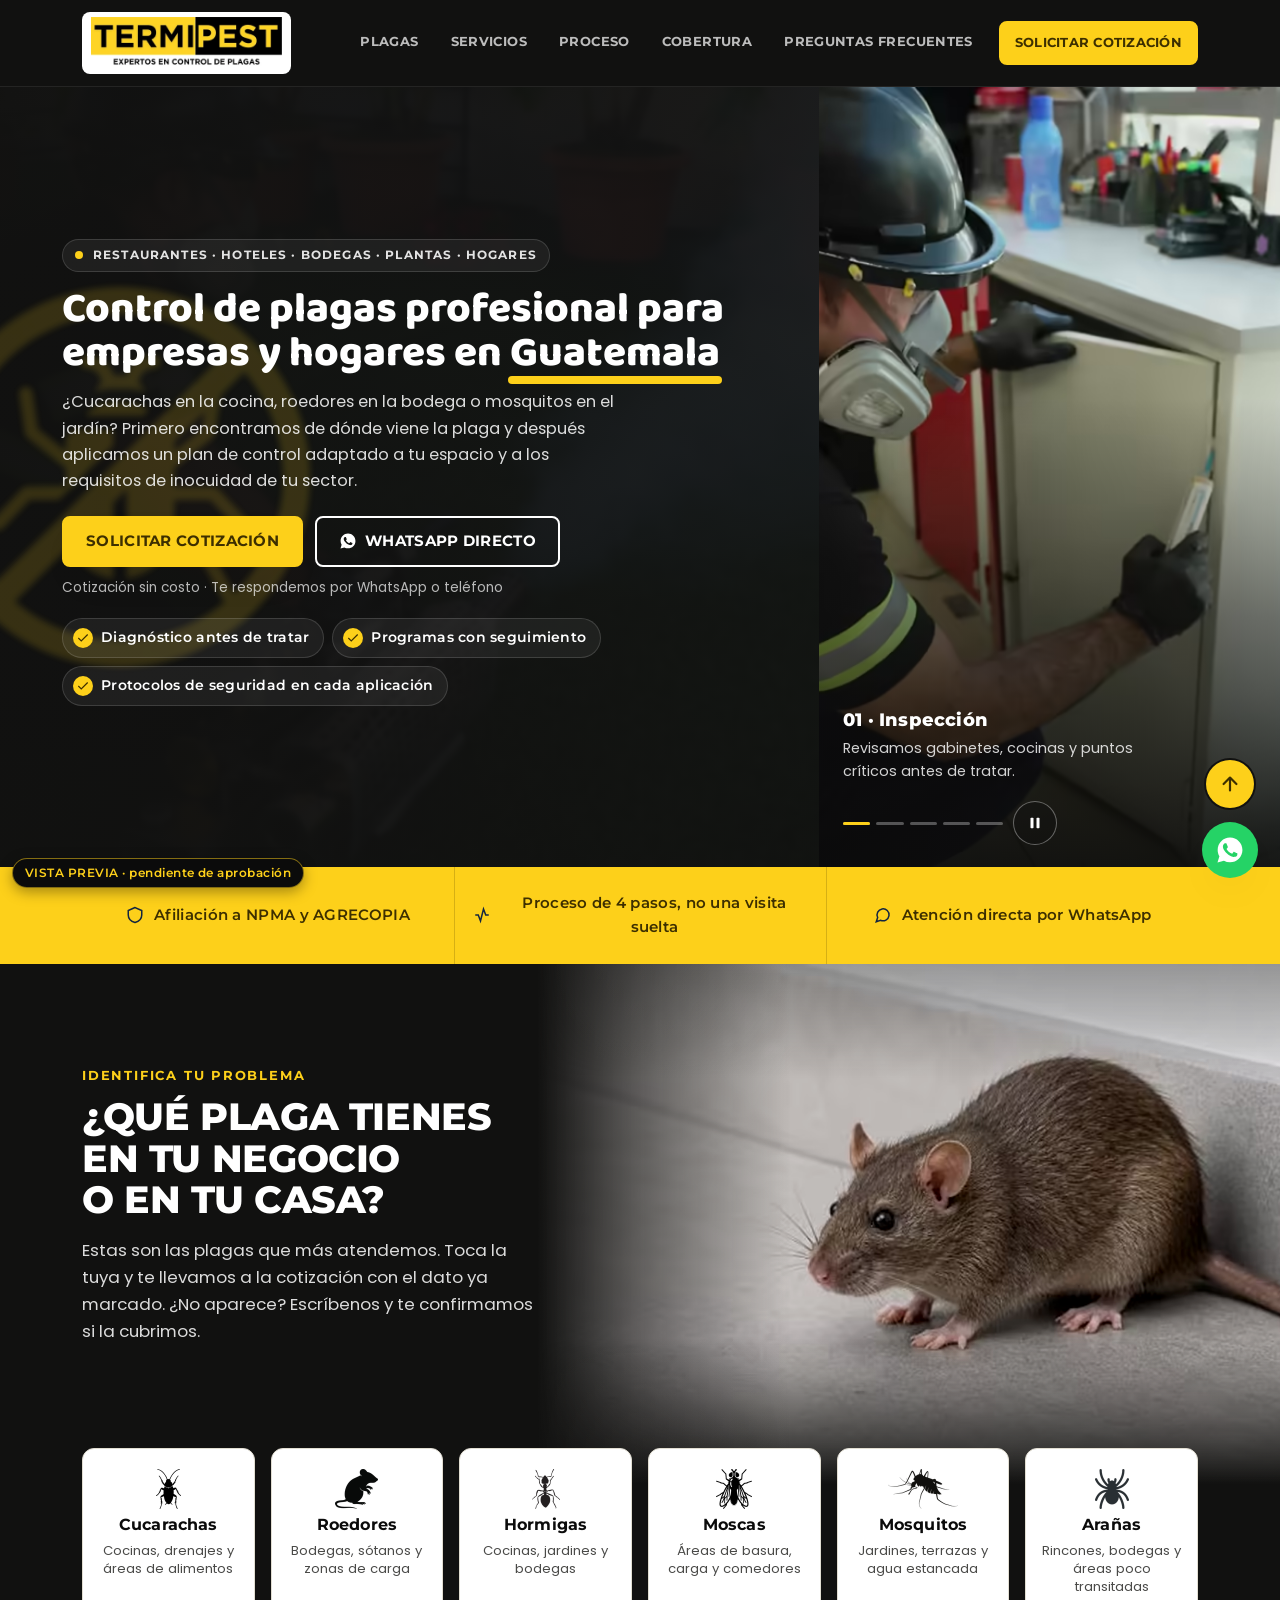
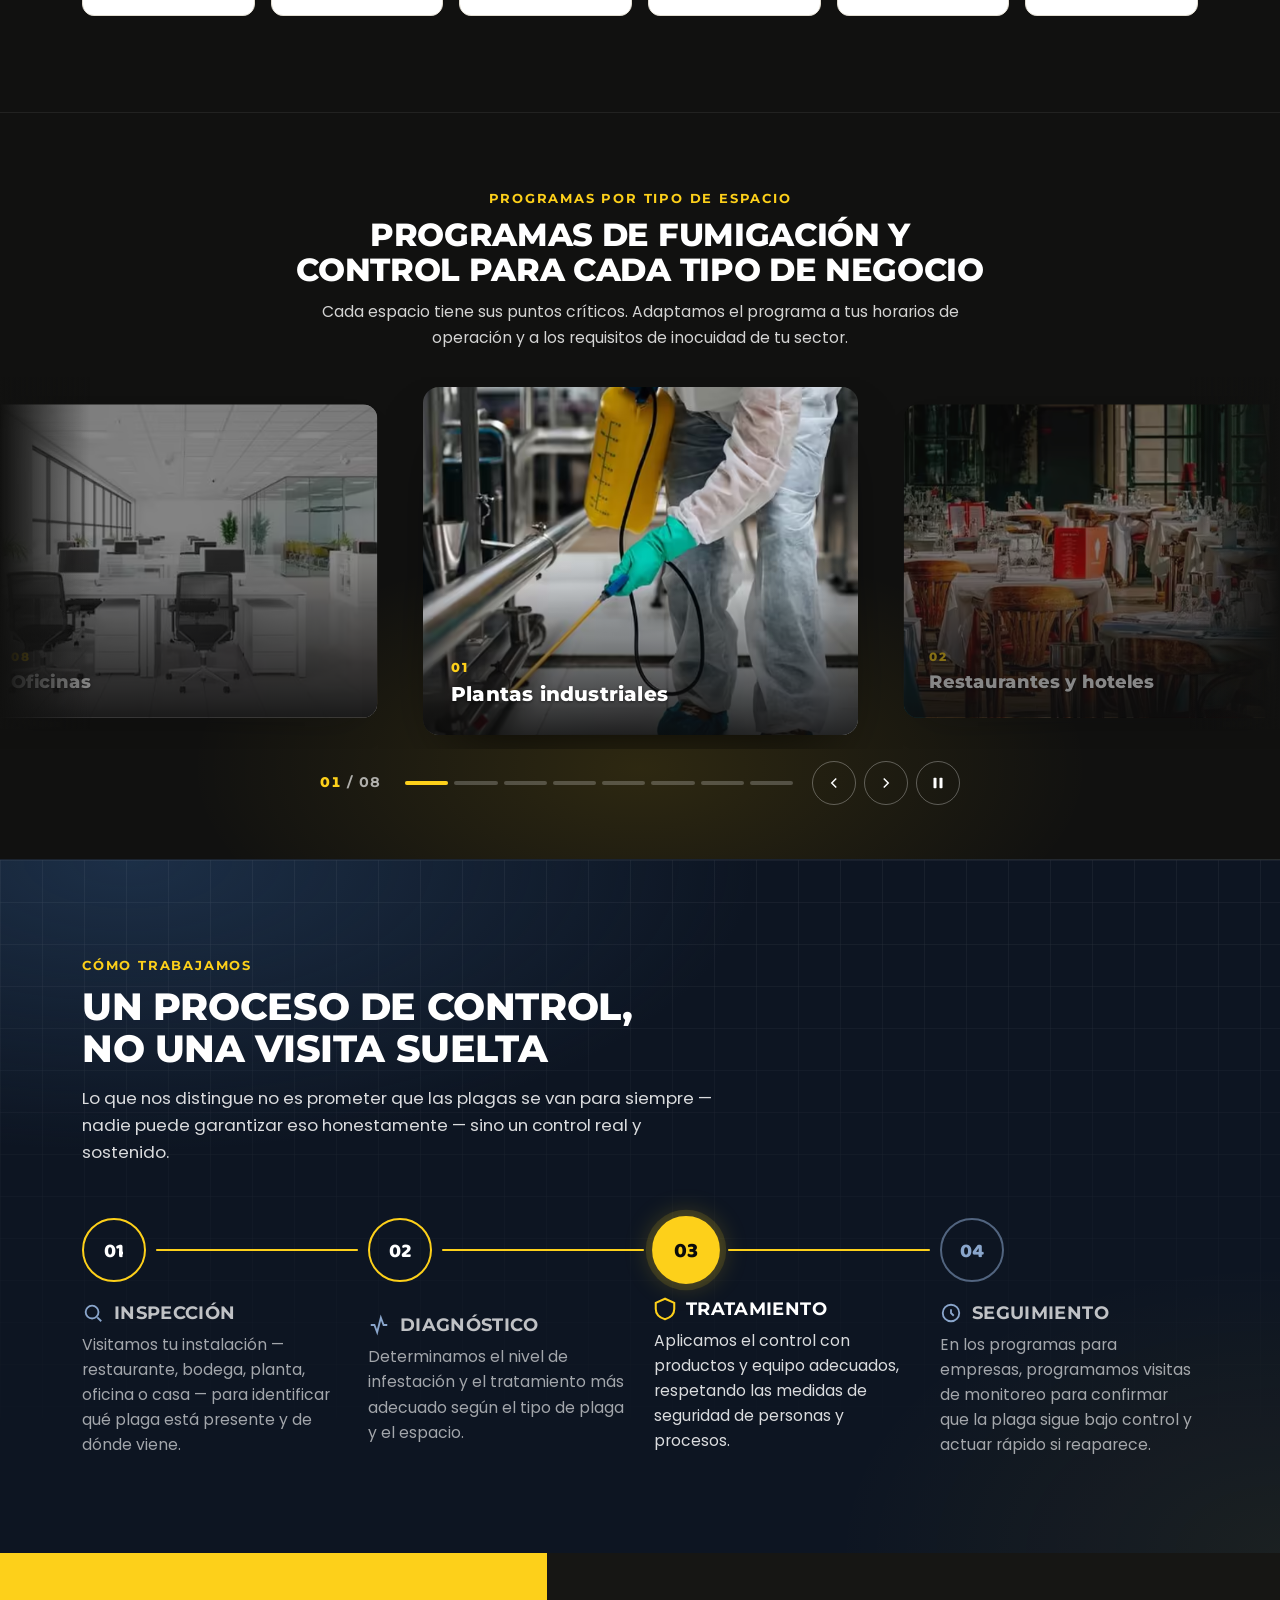
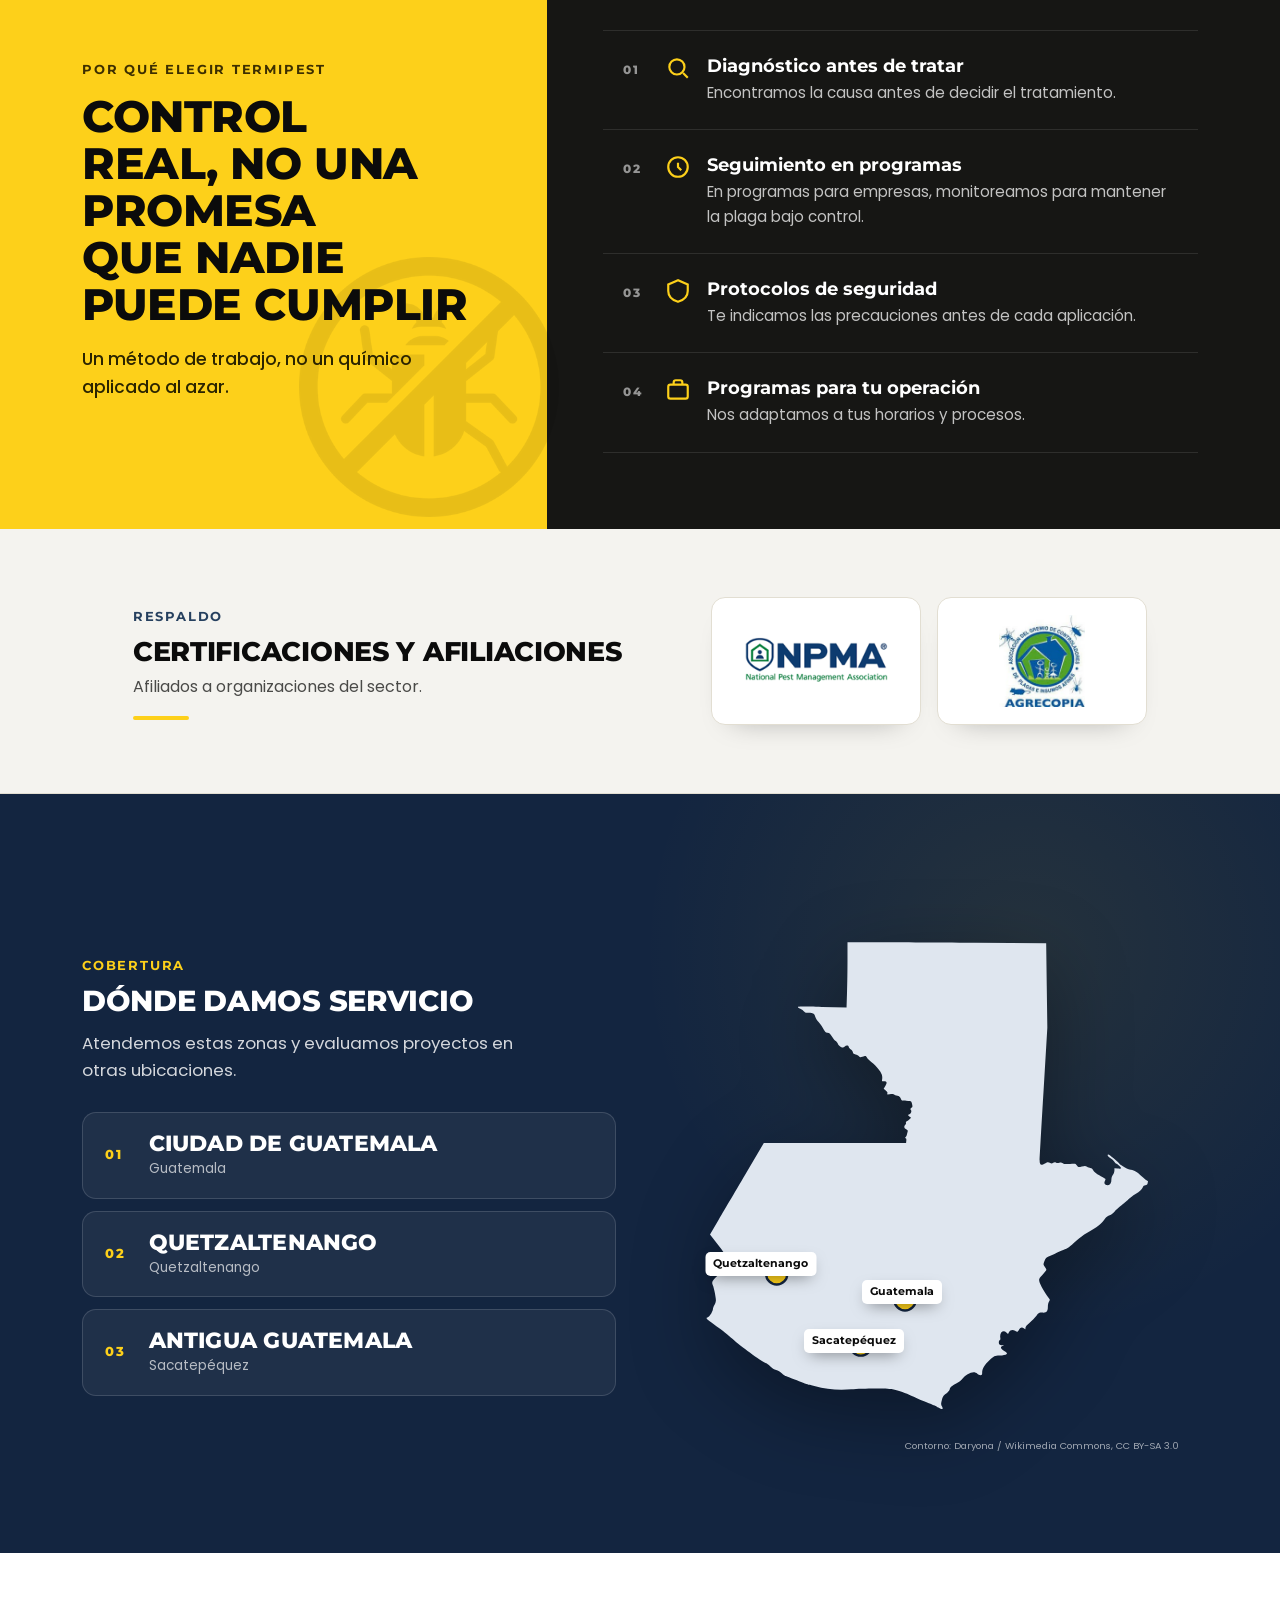
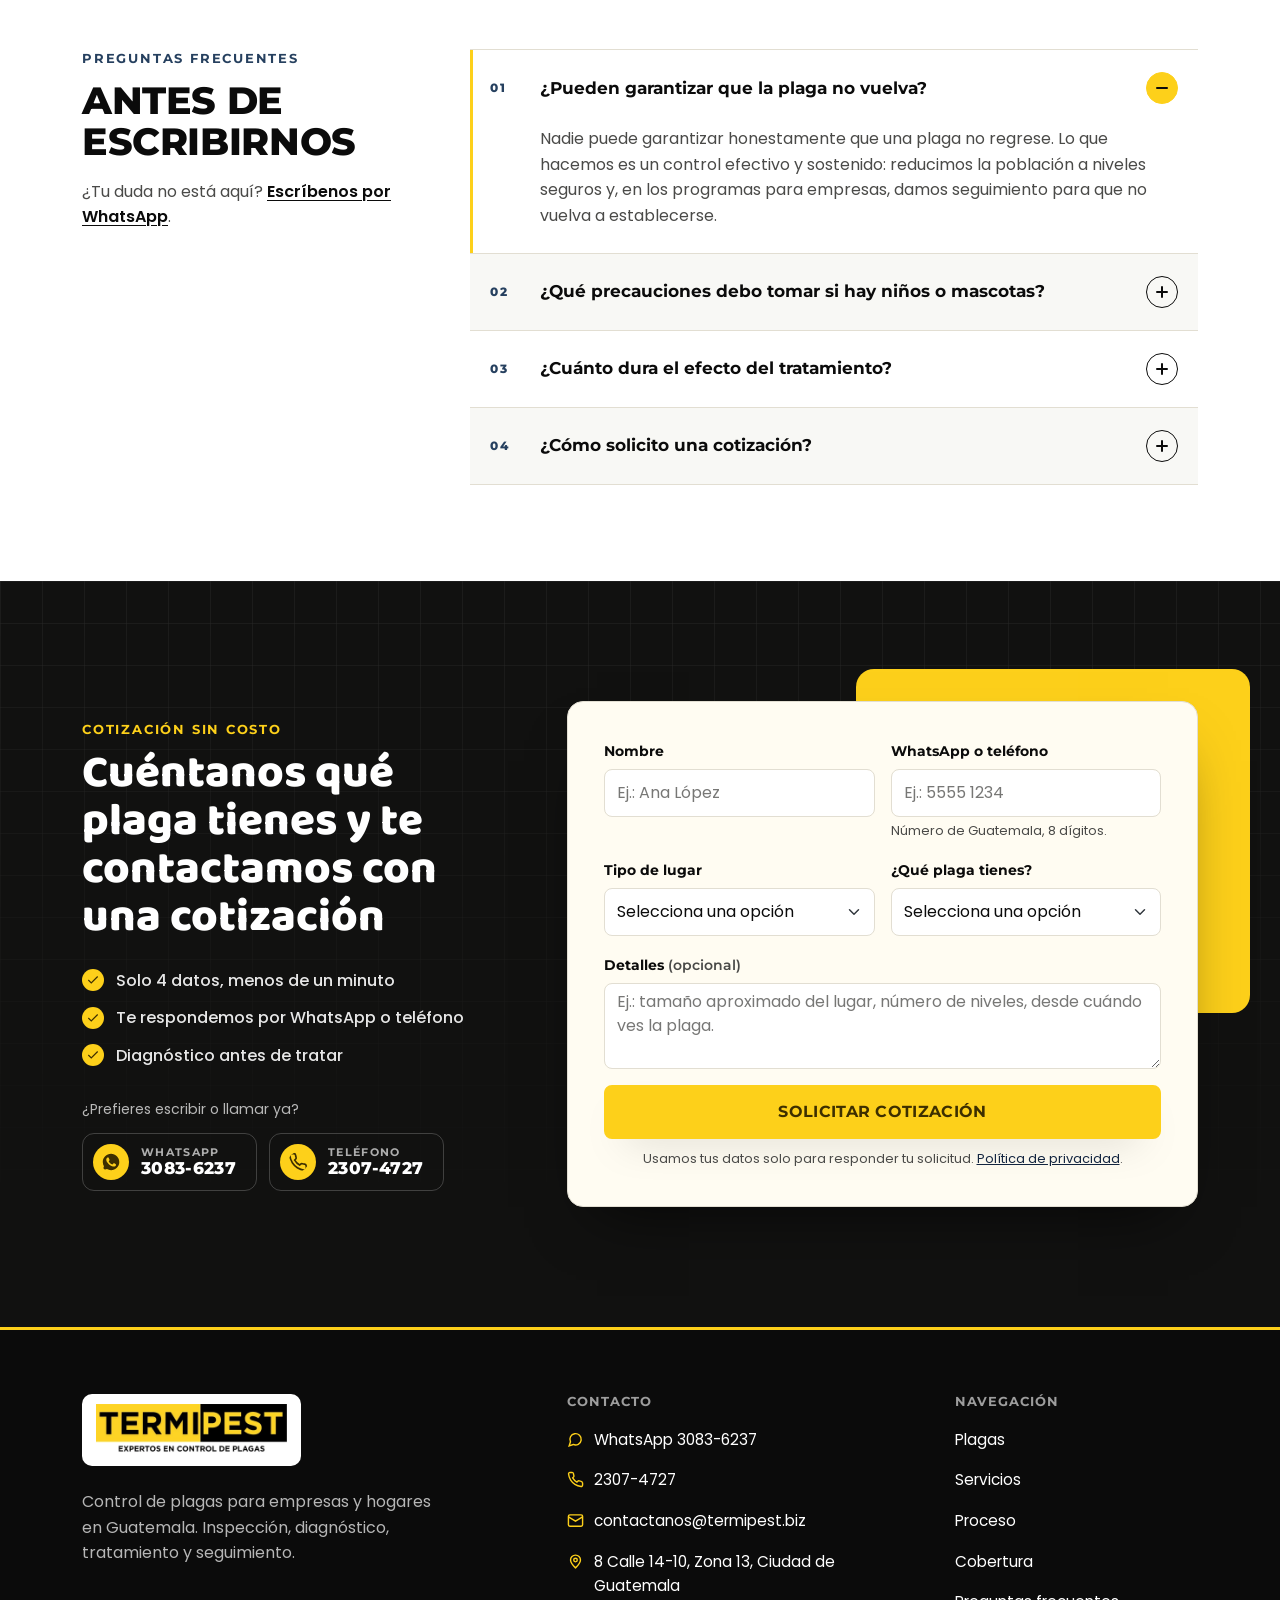
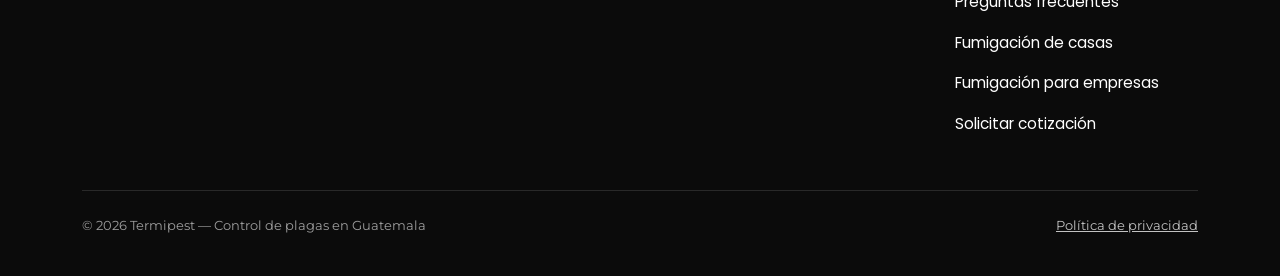
==== index.html @ 389129e6 "Vista previa del sitio nuevo de Termipest Co-Authored-By: Claude Opus 5.5 <noreply@anthropic.com>" ====
<!doctype html>
<html lang="es">
<head>
  <meta charset="utf-8">
  <meta name="viewport" content="width=device-width, initial-scale=1">

  <title>Control de plagas y fumigación en Guatemala | Termipest</title>
  <meta name="description" content="Control profesional de cucarachas, roedores, mosquitos y más para empresas y hogares en Guatemala. Diagnóstico antes de tratar. Cotización sin costo.">
  <!-- En un entorno de pruebas/staging público cambiar a "noindex, nofollow" para no duplicar el sitio actual. -->
  <meta name="robots" content="noindex, nofollow">
  <!-- Dominio final: www.termipestlatam.com (el host que Google ya tiene indexado). Si cambia, actualizar canonical, og:url, JSON-LD, robots.txt y sitemap.xml. -->
  <link rel="canonical" href="https://www.termipestlatam.com/">
  <meta name="theme-color" content="#111110">

  <!-- Open Graph / redes sociales -->
  <meta property="og:type" content="website">
  <meta property="og:locale" content="es_GT">
  <meta property="og:site_name" content="Termipest">
  <meta property="og:title" content="Control de plagas y fumigación en Guatemala | Termipest">
  <meta property="og:description" content="Control profesional de plagas para empresas y hogares en Guatemala. Inspección, diagnóstico, tratamiento y seguimiento.">
  <meta property="og:url" content="https://www.termipestlatam.com/">
  <meta property="og:image" content="https://www.termipestlatam.com/assets/images/og-termipest.jpg">
  <meta property="og:image:width" content="1200">
  <meta property="og:image:height" content="630">
  <meta property="og:image:alt" content="Técnico de Termipest aplicando nebulización en un jardín">
  <meta name="twitter:card" content="summary_large_image">
  <meta name="twitter:title" content="Control de plagas y fumigación en Guatemala | Termipest">
  <meta name="twitter:description" content="Control profesional de plagas para empresas y hogares en Guatemala.">
  <meta name="twitter:image" content="https://www.termipestlatam.com/assets/images/og-termipest.jpg">

  <!-- Favicon provisional: T negra sobre amarillo de marca (assets/icons). Reemplazar si Termipest tiene un isotipo oficial. -->
  <link rel="icon" href="assets/icons/favicon.svg" type="image/svg+xml">
  <link rel="icon" href="assets/icons/favicon-32.png" sizes="32x32" type="image/png">
  <link rel="apple-touch-icon" href="assets/icons/apple-touch-icon.png">

  <!-- Marca "js" antes del primer pintado para que las animaciones de entrada no parpadeen.
       Si se activa CSP, permitir este script por hash (ver docs/SEGURIDAD-Y-DESPLIEGUE.md). -->
  <script>document.documentElement.classList.add('js');</script>

  <link rel="preconnect" href="https://fonts.googleapis.com">
  <link rel="preconnect" href="https://fonts.gstatic.com" crossorigin>

  <link rel="stylesheet" href="assets/vendor/bootstrap-5.3.3/bootstrap.min.css">
  <link rel="stylesheet" href="https://fonts.googleapis.com/css2?family=Baloo+2:wght@800&family=Montserrat:wght@600;700;800&family=Poppins:wght@400;600&display=swap">
  <link rel="stylesheet" href="assets/css/styles.css">

  <!-- Datos estructurados: solo información que ya existe en el sitio.
       TODO: agregar cuando se confirmen: "geo" (coordenadas), "openingHoursSpecification",
       "sameAs" (Facebook, Instagram, LinkedIn, Google Business Profile) y "priceRange". -->
  <script type="application/ld+json">
  {
    "@context": "https://schema.org",
    "@graph": [
      {
        "@type": "LocalBusiness",
        "@id": "https://www.termipestlatam.com/#negocio",
        "name": "Termipest",
        "description": "Control de plagas para empresas y hogares en Guatemala: inspección, diagnóstico, tratamiento y seguimiento.",
        "url": "https://www.termipestlatam.com/",
        "logo": "https://www.termipestlatam.com/assets/images/logo-termipest-440.png",
        "image": "https://www.termipestlatam.com/assets/images/og-termipest.jpg",
        "telephone": "+502 3083-6237",
        "email": "contactanos@termipest.biz",
        "contactPoint": [
          { "@type": "ContactPoint", "contactType": "customer service", "telephone": "+502 3083-6237", "areaServed": "GT", "availableLanguage": "es", "description": "WhatsApp" },
          { "@type": "ContactPoint", "contactType": "customer service", "telephone": "+502 2307-4727", "areaServed": "GT", "availableLanguage": "es" }
        ],
        "hasOfferCatalog": {
          "@type": "OfferCatalog",
          "name": "Programas de fumigación y control de plagas",
          "itemListElement": [
            { "@type": "Offer", "itemOffered": { "@type": "Service", "name": "Control de plagas para plantas industriales" } },
            { "@type": "Offer", "itemOffered": { "@type": "Service", "name": "Control de plagas para restaurantes y hoteles" } },
            { "@type": "Offer", "itemOffered": { "@type": "Service", "name": "Control de plagas para bodegas" } },
            { "@type": "Offer", "itemOffered": { "@type": "Service", "name": "Control de plagas para centros comerciales" } },
            { "@type": "Offer", "itemOffered": { "@type": "Service", "name": "Control de plagas para torres de apartamentos" } },
            { "@type": "Offer", "itemOffered": { "@type": "Service", "name": "Control de plagas para residenciales y colonias" } },
            { "@type": "Offer", "itemOffered": { "@type": "Service", "name": "Control de plagas para hospitales y clínicas" } },
            { "@type": "Offer", "itemOffered": { "@type": "Service", "name": "Control de plagas para oficinas" } }
          ]
        },
        "knowsAbout": ["Cucarachas", "Roedores", "Hormigas", "Moscas", "Mosquitos", "Arañas"],
        "address": {
          "@type": "PostalAddress",
          "streetAddress": "8 Calle 14-10, Zona 13",
          "addressLocality": "Ciudad de Guatemala",
          "addressCountry": "GT"
        },
        "areaServed": [
          { "@type": "City", "name": "Ciudad de Guatemala" },
          { "@type": "City", "name": "Quetzaltenango" },
          { "@type": "City", "name": "Antigua Guatemala" }
        ],
        "memberOf": [
          { "@type": "Organization", "name": "NPMA — National Pest Management Association" },
          { "@type": "Organization", "name": "AGRECOPIA — Asociación del Gremio de Controladores de Plagas e Insumos Afines" }
        ]
      },
      {
        "@type": "WebSite",
        "@id": "https://www.termipestlatam.com/#sitio",
        "url": "https://www.termipestlatam.com/",
        "name": "Termipest",
        "inLanguage": "es",
        "publisher": { "@id": "https://www.termipestlatam.com/#negocio" }
      },
      {
        "@type": "FAQPage",
        "mainEntity": [
          {
            "@type": "Question",
            "name": "¿Pueden garantizar que la plaga no vuelva?",
            "acceptedAnswer": { "@type": "Answer", "text": "Nadie puede garantizar honestamente que una plaga no regrese. Lo que hacemos es un control efectivo y sostenido: reducimos la población a niveles seguros y, en los programas para empresas, damos seguimiento para que no vuelva a establecerse." }
          },
          {
            "@type": "Question",
            "name": "¿Qué precauciones debo tomar si hay niños o mascotas?",
            "acceptedAnswer": { "@type": "Answer", "text": "Aplicamos con protocolos pensados para minimizar el contacto con personas y mascotas. Al coordinar la visita te indicamos las precauciones según el tratamiento, por ejemplo cuánto tiempo deben estar fuera las mascotas. Si en el lugar hay acuarios o alguien sensible a productos químicos, cuéntanos antes de la visita." }
          },
          {
            "@type": "Question",
            "name": "¿Cuánto dura el efecto del tratamiento?",
            "acceptedAnswer": { "@type": "Answer", "text": "Depende del tipo de plaga y del nivel de infestación inicial. Por eso, en los programas para empresas, el seguimiento es parte del servicio y no un extra." }
          },
          {
            "@type": "Question",
            "name": "¿Cómo solicito una cotización?",
            "acceptedAnswer": { "@type": "Answer", "text": "Llena el formulario de esta página con tu nombre, tu número y el tipo de plaga, y te contactamos para cotizar sin costo. También puedes escribirnos por WhatsApp al 3083-6237 o llamarnos al 2307-4727." }
          }
        ]
      }
    ]
  }
  </script>
</head>
<body>

<!-- Íconos reutilizables (se usan con <svg><use href="#id"></use></svg>) -->
<svg xmlns="http://www.w3.org/2000/svg" class="d-none" aria-hidden="true">
  <symbol id="i-wa" viewBox="0 0 24 24"><path fill="currentColor" d="M12.04 2C6.58 2 2.13 6.45 2.13 11.91c0 1.85.5 3.58 1.4 5.1L2 22l5.13-1.5a9.9 9.9 0 0 0 4.9 1.3h.01c5.46 0 9.91-4.45 9.91-9.9C21.95 6.45 17.5 2 12.04 2Zm5.8 14.1c-.24.68-1.4 1.3-1.94 1.38-.5.08-1.12.11-1.8-.12-.42-.14-.95-.31-1.65-.6-2.9-1.25-4.8-4.17-4.94-4.36-.14-.2-1.18-1.57-1.18-3 0-1.42.75-2.12 1.02-2.41.27-.3.58-.37.78-.37h.55c.18 0 .42-.07.65.5.24.6.82 2.06.89 2.2.07.15.12.32.02.52-.1.2-.15.32-.3.5-.14.17-.3.38-.43.5-.14.14-.29.29-.13.57.17.28.75 1.24 1.61 2 1.11.99 2.04 1.3 2.32 1.44.28.14.44.12.6-.07.17-.2.72-.84.91-1.13.19-.28.38-.23.63-.14.26.1 1.64.77 1.92.91.28.14.47.21.54.33.07.12.07.68-.17 1.35Z"/></symbol>
  <symbol id="i-check" viewBox="0 0 24 24"><path fill="none" stroke="currentColor" stroke-width="2" d="M20 6 9 17l-5-5"/></symbol>
  <symbol id="i-shield" viewBox="0 0 24 24"><path fill="none" stroke="currentColor" stroke-width="2" d="M12 2 3 6v6c0 5 4 8.5 9 10 5-1.5 9-5 9-10V6l-9-4Z"/></symbol>
  <symbol id="i-steps" viewBox="0 0 24 24"><path fill="none" stroke="currentColor" stroke-width="2" d="M3 12h4l3 8 4-16 3 8h4"/></symbol>
  <symbol id="i-chat" viewBox="0 0 24 24"><path fill="none" stroke="currentColor" stroke-width="2" d="M3 21l1.9-5.7A8 8 0 1 1 8.7 19L3 21Z"/></symbol>
  <symbol id="i-clock" viewBox="0 0 24 24"><g fill="none" stroke="currentColor" stroke-width="2"><path d="M12 8v4l3 3"/><circle cx="12" cy="12" r="9"/></g></symbol>
  <symbol id="i-search" viewBox="0 0 24 24"><g fill="none" stroke="currentColor" stroke-width="2"><circle cx="11" cy="11" r="7"/><path d="m21 21-4.3-4.3"/></g></symbol>
  <symbol id="i-briefcase" viewBox="0 0 24 24"><g fill="none" stroke="currentColor" stroke-width="2"><rect x="3" y="7" width="18" height="13" rx="2"/><path d="M8 7V5a2 2 0 0 1 2-2h4a2 2 0 0 1 2 2v2"/></g></symbol>
  <symbol id="i-pin" viewBox="0 0 24 24"><g fill="none" stroke="currentColor" stroke-width="2"><path d="M12 21s-7-6.5-7-11a7 7 0 0 1 14 0c0 4.5-7 11-7 11Z"/><circle cx="12" cy="10" r="2.5"/></g></symbol>
  <symbol id="i-phone" viewBox="0 0 24 24"><path fill="none" stroke="currentColor" stroke-width="2" d="M22 16.9v3a2 2 0 0 1-2.2 2 19.8 19.8 0 0 1-8.6-3 19.5 19.5 0 0 1-6-6 19.8 19.8 0 0 1-3-8.7A2 2 0 0 1 4.1 2h3a2 2 0 0 1 2 1.7c.1.9.3 1.8.6 2.7a2 2 0 0 1-.5 2.1L8 9.7a16 16 0 0 0 6 6l1.2-1.2a2 2 0 0 1 2.1-.5c.9.3 1.8.5 2.7.6a2 2 0 0 1 1.7 2Z"/></symbol>
  <symbol id="i-mail" viewBox="0 0 24 24"><g fill="none" stroke="currentColor" stroke-width="2"><rect x="2" y="4" width="20" height="16" rx="2"/><path d="m2 7 10 6 10-6"/></g></symbol>
  <symbol id="i-arrow" viewBox="0 0 24 24"><path fill="none" stroke="currentColor" stroke-width="2.2" d="M5 12h14M13 6l6 6-6 6"/></symbol>
  <symbol id="i-chev-l" viewBox="0 0 24 24"><path fill="none" stroke="currentColor" stroke-width="2" d="m15 18-6-6 6-6"/></symbol>
  <symbol id="i-chev-r" viewBox="0 0 24 24"><path fill="none" stroke="currentColor" stroke-width="2" d="m9 18 6-6-6-6"/></symbol>
  <symbol id="i-pause" viewBox="0 0 24 24"><g fill="currentColor"><rect x="6" y="5" width="4" height="14" rx="1"/><rect x="14" y="5" width="4" height="14" rx="1"/></g></symbol>
  <symbol id="i-play" viewBox="0 0 24 24"><path fill="currentColor" d="M8 5.5v13a1 1 0 0 0 1.5.86l10.5-6.5a1 1 0 0 0 0-1.72L9.5 4.64A1 1 0 0 0 8 5.5Z"/></symbol>
  <symbol id="i-up" viewBox="0 0 24 24"><path fill="none" stroke="currentColor" stroke-width="2.4" stroke-linecap="round" stroke-linejoin="round" d="M12 19V5M5 12l7-7 7 7"/></symbol>
  <symbol id="i-menu" viewBox="0 0 24 24"><path fill="none" stroke="currentColor" stroke-width="2.2" stroke-linecap="round" d="M4 7h16M4 12h16M4 17h16"/></symbol>
</svg>

<a class="skip-link" href="#contenido">Saltar al contenido</a>

<!-- ============ HEADER ============ -->
<header class="site-header">
  <nav class="navbar navbar-expand-lg" aria-label="Navegación principal">
    <div class="container">
      <a class="navbar-brand" href="#inicio">
        <picture>
          <source type="image/webp" srcset="assets/images/logo-termipest-440.webp">
          <img src="assets/images/logo-termipest-440.png" width="440" height="120" alt="Termipest — Expertos en control de plagas" class="brand-logo">
        </picture>
      </a>

      <button class="navbar-toggler menu-toggle" type="button" data-bs-toggle="offcanvas" data-bs-target="#menuPrincipal"
              aria-controls="menuPrincipal" aria-label="Abrir menú">
        <svg aria-hidden="true"><use href="#i-menu"></use></svg>
      </button>

      <div class="offcanvas offcanvas-end site-menu" tabindex="-1" id="menuPrincipal" aria-labelledby="menuPrincipalTitulo">
        <div class="offcanvas-header">
          <p class="offcanvas-title" id="menuPrincipalTitulo">Menú</p>
          <button type="button" class="btn-close" data-bs-dismiss="offcanvas" aria-label="Cerrar menú"></button>
        </div>
        <div class="offcanvas-body">
          <ul class="navbar-nav ms-lg-auto">
            <li class="nav-item"><a class="nav-link" href="#plagas">Plagas</a></li>
            <li class="nav-item"><a class="nav-link" href="#servicios">Servicios</a></li>
            <li class="nav-item"><a class="nav-link" href="#proceso">Proceso</a></li>
            <li class="nav-item"><a class="nav-link" href="#cobertura">Cobertura</a></li>
            <li class="nav-item"><a class="nav-link" href="#preguntas">Preguntas frecuentes</a></li>
          </ul>
          <a class="btn btn-primary nav-cta" href="#cotizacion" data-track="click_quote" data-track-location="header">Solicitar cotización</a>
          <div class="menu-contact d-lg-none">
            <a href="https://wa.me/50230836237?text=Hola%20Termipest%2C%20quisiera%20solicitar%20informaci%C3%B3n%20sobre%20control%20de%20plagas." target="_blank" rel="noopener noreferrer" data-track="click_whatsapp" data-track-location="menu">
              <svg aria-hidden="true"><use href="#i-wa"></use></svg>WhatsApp 3083-6237
            </a>
            <a href="tel:+50223074727" data-track="click_phone" data-track-location="menu">
              <svg aria-hidden="true"><use href="#i-phone"></use></svg>Llamar al 2307-4727
            </a>
          </div>
        </div>
      </div>
    </div>
  </nav>
</header>

<main id="contenido">

  <!-- ============ 01 · HERO ============ -->
  <section class="hero" id="inicio" aria-labelledby="hero-titulo">
    <div class="hero-bg" aria-hidden="true">
      <picture>
        <source type="image/avif" srcset="assets/images/hero-fondo-1000.avif">
        <source type="image/webp" srcset="assets/images/hero-fondo-1000.webp">
        <img src="assets/images/hero-fondo-1000.jpg" width="1000" height="1000" alt="" fetchpriority="low" decoding="async">
      </picture>
    </div>

    <div class="hero-text-col">
      <picture class="hero-seal" aria-hidden="true">
        <source type="image/webp" srcset="assets/images/sello-sin-plagas-400.webp">
        <img src="assets/images/sello-sin-plagas-400.png" width="400" height="400" alt="" fetchpriority="low" decoding="async">
      </picture>

      <p class="eyebrow hero-kicker h-anim"><span class="hero-kicker-dot" aria-hidden="true"></span>Restaurantes · hoteles · bodegas · plantas · hogares</p>
      <h1 id="hero-titulo" class="h-anim h-anim-1">Control de plagas profesional para empresas y hogares en <span class="hero-mark">Guatemala</span></h1>
      <p class="lede h-anim h-anim-2">¿Cucarachas en la cocina, roedores en la bodega o mosquitos en el jardín? Primero encontramos de dónde viene la plaga y después aplicamos un plan de control adaptado a tu espacio y a los requisitos de inocuidad de tu sector.</p>

      <div class="hero-cta h-anim h-anim-3">
        <a class="btn btn-primary btn-lg-cta" href="#cotizacion" data-track="click_quote" data-track-location="hero">Solicitar cotización</a>
        <a class="btn btn-ghost" href="https://wa.me/50230836237?text=Hola%20Termipest%2C%20quisiera%20solicitar%20informaci%C3%B3n%20sobre%20control%20de%20plagas." target="_blank" rel="noopener noreferrer" data-track="click_whatsapp" data-track-location="hero">
          <svg aria-hidden="true"><use href="#i-wa"></use></svg>WhatsApp directo
        </a>
      </div>
      <p class="hero-note h-anim h-anim-3">Cotización sin costo · Te respondemos por WhatsApp o teléfono</p>

      <ul class="hero-badges h-anim h-anim-4">
        <li class="hero-badge"><svg aria-hidden="true"><use href="#i-check"></use></svg>Diagnóstico antes de tratar</li>
        <li class="hero-badge"><svg aria-hidden="true"><use href="#i-check"></use></svg>Programas con seguimiento</li>
        <li class="hero-badge"><svg aria-hidden="true"><use href="#i-check"></use></svg>Protocolos de seguridad en cada aplicación</li>
      </ul>
    </div>

    <!-- Carrusel de fotos: Bootstrap Carousel (fade) con estilo propio -->
    <div id="heroCarousel" class="carousel slide carousel-fade hero-media" role="region"
         aria-roledescription="carrusel" aria-label="Fotos de nuestro equipo en servicio">
      <div class="carousel-inner" aria-live="off">
        <div class="carousel-item active" role="group" aria-roledescription="diapositiva" aria-label="1 de 5">
          <picture>
            <source type="image/avif" sizes="(min-width: 992px) 36vw, 100vw" srcset="assets/images/hero-inspeccion-480.avif 480w, assets/images/hero-inspeccion-800.avif 800w">
            <source type="image/webp" sizes="(min-width: 992px) 36vw, 100vw" srcset="assets/images/hero-inspeccion-480.webp 480w, assets/images/hero-inspeccion-800.webp 800w">
            <img src="assets/images/hero-inspeccion-800.jpg" sizes="(min-width: 992px) 36vw, 100vw" srcset="assets/images/hero-inspeccion-480.jpg 480w, assets/images/hero-inspeccion-800.jpg 800w"
                 width="800" height="1197" fetchpriority="high" alt="Técnico de Termipest inspeccionando el interior de un gabinete con linterna">
          </picture>
          <div class="hero-caption">
            <p class="cap-step">01 · Inspección</p>
            <p class="cap-text">Revisamos gabinetes, cocinas y puntos críticos antes de tratar.</p>
          </div>
        </div>
        <div class="carousel-item" role="group" aria-roledescription="diapositiva" aria-label="2 de 5">
          <picture>
            <source type="image/avif" sizes="(min-width: 992px) 36vw, 100vw" srcset="assets/images/hero-aplicacion-480.avif 480w, assets/images/hero-aplicacion-800.avif 800w">
            <source type="image/webp" sizes="(min-width: 992px) 36vw, 100vw" srcset="assets/images/hero-aplicacion-480.webp 480w, assets/images/hero-aplicacion-800.webp 800w">
            <img src="assets/images/hero-aplicacion-800.jpg" sizes="(min-width: 992px) 36vw, 100vw" srcset="assets/images/hero-aplicacion-480.jpg 480w, assets/images/hero-aplicacion-800.jpg 800w"
                 width="800" height="1197" fetchpriority="low" decoding="async" alt="Técnico de Termipest aplicando tratamiento a lo largo de un pasillo de oficinas">
          </picture>
          <div class="hero-caption">
            <p class="cap-step">02 · Aplicación dirigida</p>
            <p class="cap-text">Tratamiento en zócalos, pasillos y oficinas sin detener tu operación.</p>
          </div>
        </div>
        <div class="carousel-item" role="group" aria-roledescription="diapositiva" aria-label="3 de 5">
          <picture>
            <source type="image/avif" sizes="(min-width: 992px) 36vw, 100vw" srcset="assets/images/hero-nebulizacion-480.avif 480w, assets/images/hero-nebulizacion-900.avif 900w">
            <source type="image/webp" sizes="(min-width: 992px) 36vw, 100vw" srcset="assets/images/hero-nebulizacion-480.webp 480w, assets/images/hero-nebulizacion-900.webp 900w">
            <img src="assets/images/hero-nebulizacion-900.jpg" sizes="(min-width: 992px) 36vw, 100vw" srcset="assets/images/hero-nebulizacion-480.jpg 480w, assets/images/hero-nebulizacion-900.jpg 900w"
                 width="900" height="900" fetchpriority="low" decoding="async" class="obj-nebulizacion" alt="Técnico de Termipest nebulizando un jardín con equipo termonebulizador">
          </picture>
          <div class="hero-caption">
            <p class="cap-step">03 · Nebulización</p>
            <p class="cap-text">Niebla fina que alcanza follaje y rincones donde se refugian mosquitos y plagas voladoras.</p>
          </div>
        </div>
        <div class="carousel-item" role="group" aria-roledescription="diapositiva" aria-label="4 de 5">
          <picture>
            <source type="image/avif" sizes="(min-width: 992px) 36vw, 100vw" srcset="assets/images/hero-sanitizacion-480.avif 480w, assets/images/hero-sanitizacion-800.avif 800w">
            <source type="image/webp" sizes="(min-width: 992px) 36vw, 100vw" srcset="assets/images/hero-sanitizacion-480.webp 480w, assets/images/hero-sanitizacion-800.webp 800w">
            <img src="assets/images/hero-sanitizacion-800.jpg" sizes="(min-width: 992px) 36vw, 100vw" srcset="assets/images/hero-sanitizacion-480.jpg 480w, assets/images/hero-sanitizacion-800.jpg 800w"
                 width="800" height="1197" fetchpriority="low" decoding="async" alt="Técnico de Termipest con traje de protección sanitizando una oficina">
          </picture>
          <div class="hero-caption">
            <p class="cap-step">04 · Sanitización</p>
            <p class="cap-text">Desinfección de oficinas y áreas de trabajo con equipo de protección completo.</p>
          </div>
        </div>
        <div class="carousel-item" role="group" aria-roledescription="diapositiva" aria-label="5 de 5">
          <picture>
            <source type="image/avif" sizes="(min-width: 992px) 36vw, 100vw" srcset="assets/images/hero-exteriores-480.avif 480w, assets/images/hero-exteriores-800.avif 800w">
            <source type="image/webp" sizes="(min-width: 992px) 36vw, 100vw" srcset="assets/images/hero-exteriores-480.webp 480w, assets/images/hero-exteriores-800.webp 800w">
            <img src="assets/images/hero-exteriores-800.jpg" sizes="(min-width: 992px) 36vw, 100vw" srcset="assets/images/hero-exteriores-480.jpg 480w, assets/images/hero-exteriores-800.jpg 800w"
                 width="800" height="1197" fetchpriority="low" decoding="async" alt="Técnico de Termipest aplicando control con bomba de espalda en una terraza">
          </picture>
          <div class="hero-caption">
            <p class="cap-step">05 · Áreas exteriores</p>
            <p class="cap-text">Control en terrazas, jardines y áreas verdes del inmueble.</p>
          </div>
        </div>
      </div>

      <div class="hero-controls">
        <div class="carousel-indicators hero-indicators">
          <button type="button" data-bs-target="#heroCarousel" data-bs-slide-to="0" class="active" aria-current="true" aria-label="Foto 1: Inspección"></button>
          <button type="button" data-bs-target="#heroCarousel" data-bs-slide-to="1" aria-label="Foto 2: Aplicación dirigida"></button>
          <button type="button" data-bs-target="#heroCarousel" data-bs-slide-to="2" aria-label="Foto 3: Nebulización"></button>
          <button type="button" data-bs-target="#heroCarousel" data-bs-slide-to="3" aria-label="Foto 4: Sanitización"></button>
          <button type="button" data-bs-target="#heroCarousel" data-bs-slide-to="4" aria-label="Foto 5: Áreas exteriores"></button>
        </div>
        <button type="button" class="hero-toggle" aria-label="Pausar fotos">
          <svg class="icon-pause" aria-hidden="true"><use href="#i-pause"></use></svg>
          <svg class="icon-play" aria-hidden="true"><use href="#i-play"></use></svg>
        </button>
      </div>
    </div>
  </section>

  <!-- ============ 02 · FRANJA DE CONFIANZA ============ -->
  <div class="trust">
    <div class="container">
      <ul class="row row-cols-1 row-cols-md-3 g-0 trust-list">
        <li class="col trust-item"><svg aria-hidden="true"><use href="#i-shield"></use></svg>Afiliación a NPMA y AGRECOPIA</li>
        <li class="col trust-item"><svg aria-hidden="true"><use href="#i-steps"></use></svg>Proceso de 4 pasos, no una visita suelta</li>
        <li class="col trust-item"><svg aria-hidden="true"><use href="#i-chat"></use></svg>Atención directa por WhatsApp</li>
      </ul>
    </div>
  </div>

  <!-- ============ 03 · ¿QUÉ PLAGA TIENES? ============ -->
  <section id="plagas" class="section plagas-sec" aria-labelledby="plagas-titulo">
    <picture class="plagas-bg" aria-hidden="true">
      <source type="image/avif" sizes="100vw" srcset="assets/images/plagas-fondo-800.avif 800w, assets/images/plagas-fondo-1400.avif 1400w">
      <source type="image/webp" sizes="100vw" srcset="assets/images/plagas-fondo-800.webp 800w, assets/images/plagas-fondo-1400.webp 1400w">
      <img src="assets/images/plagas-fondo-1400.jpg" sizes="100vw" srcset="assets/images/plagas-fondo-800.jpg 800w, assets/images/plagas-fondo-1400.jpg 1400w"
           width="1400" height="700" alt="" loading="lazy" decoding="async">
    </picture>
    <div class="plagas-bg-gradient" aria-hidden="true"></div>

    <div class="container position-relative">
      <div class="sec-head sec-head-inverse plagas-head reveal">
        <span class="eyebrow">Identifica tu problema</span>
        <h2 id="plagas-titulo">¿Qué plaga tienes en tu negocio o en tu casa?</h2>
        <p>Estas son las plagas que más atendemos. Toca la tuya y te llevamos a la cotización con el dato ya marcado. ¿No aparece? Escríbenos y te confirmamos si la cubrimos.</p>
      </div>

      <!-- Nota: Termipest NO ofrece control de termitas ni chinches (confirmado por Operaciones, 22-sep-2026). No agregarlas aquí ni en el formulario. -->
      <ul class="row row-cols-2 row-cols-md-3 row-cols-xl-6 g-3 pest-grid stagger">
        <li class="col reveal-scale">
          <a class="pest-card" href="#cotizacion" data-prefill-pest="Cucarachas" data-track="click_pest" data-track-location="Cucarachas">
            <img class="icon-mono" src="assets/icons/cucaracha.png" width="50" height="80" alt="" loading="lazy">
            <h3>Cucarachas</h3>
            <p>Cocinas, drenajes y áreas de alimentos</p>
          </a>
        </li>
        <li class="col reveal-scale">
          <a class="pest-card" href="#cotizacion" data-prefill-pest="Roedores" data-track="click_pest" data-track-location="Roedores">
            <img class="icon-mono" src="assets/icons/roedor.png" width="86" height="80" alt="" loading="lazy">
            <h3>Roedores</h3>
            <p>Bodegas, sótanos y zonas de carga</p>
          </a>
        </li>
        <li class="col reveal-scale">
          <a class="pest-card" href="#cotizacion" data-prefill-pest="Hormigas" data-track="click_pest" data-track-location="Hormigas">
            <img class="icon-mono" src="assets/icons/hormiga.png" width="56" height="80" alt="" loading="lazy">
            <h3>Hormigas</h3>
            <p>Cocinas, jardines y bodegas</p>
          </a>
        </li>
        <li class="col reveal-scale">
          <a class="pest-card" href="#cotizacion" data-prefill-pest="Moscas" data-track="click_pest" data-track-location="Moscas">
            <img class="icon-mono" src="assets/icons/mosca.png" width="72" height="80" alt="" loading="lazy">
            <h3>Moscas</h3>
            <p>Áreas de basura, carga y comedores</p>
          </a>
        </li>
        <li class="col reveal-scale">
          <a class="pest-card" href="#cotizacion" data-prefill-pest="Mosquitos" data-track="click_pest" data-track-location="Mosquitos">
            <img class="icon-mono" src="assets/icons/mosquito.png" width="140" height="80" alt="" loading="lazy">
            <h3>Mosquitos</h3>
            <p>Jardines, terrazas y agua estancada</p>
          </a>
        </li>
        <li class="col reveal-scale">
          <a class="pest-card" href="#cotizacion" data-prefill-pest="Arañas" data-track="click_pest" data-track-location="Arañas">
            <img class="icon-mono" src="assets/icons/arana.png" width="68" height="80" alt="" loading="lazy">
            <h3>Arañas</h3>
            <p>Rincones, bodegas y áreas poco transitadas</p>
          </a>
        </li>
      </ul>
    </div>

    <!-- única animación ambiental que queda: una cucaracha cruza el borde inferior de vez en cuando -->
    <div class="critter" aria-hidden="true"><img class="icon-mono" src="assets/icons/cucaracha.png" width="50" height="80" alt="" loading="lazy"></div>
  </section>

  <!-- ============ 04 · SERVICIOS ============ -->
  <section id="servicios" class="servicios-sec" aria-labelledby="servicios-titulo" data-track-view="view_service">
    <div class="container">
      <div class="servicios-text reveal">
        <span class="eyebrow">Programas por tipo de espacio</span>
        <h2 id="servicios-titulo">Programas de fumigación y control para cada tipo de negocio</h2>
        <p>Cada espacio tiene sus puntos críticos. Adaptamos el programa a tus horarios de operación y a los requisitos de inocuidad de tu sector.</p>
      </div>
    </div>

    <div class="svc-root reveal" role="region" aria-roledescription="carrusel" aria-label="Tipos de espacio que atendemos">
      <div class="svc-track" id="svc-track" tabindex="-1">
        <article class="segment-card" role="group" aria-roledescription="diapositiva" aria-label="1 de 8: Plantas industriales">
          <picture>
            <source type="image/avif" srcset="assets/images/servicio-plantas-industriales-640.avif">
            <source type="image/webp" srcset="assets/images/servicio-plantas-industriales-640.webp">
            <img src="assets/images/servicio-plantas-industriales-640.jpg" width="640" height="800" alt="" loading="lazy" decoding="async">
          </picture>
          <div class="segment-body">
            <span class="segment-num" aria-hidden="true">01</span>
            <h3 class="segment-label">Plantas industriales</h3>
            <div class="segment-more"><div>
              <p class="segment-desc">Control preventivo para líneas de producción, almacenes de materia prima y zonas de carga.</p>
              <a class="btn btn-primary segment-cta" href="#cotizacion" data-prefill-property="Planta industrial" data-track="click_quote" data-track-location="servicio: plantas industriales" aria-label="Solicitar cotización para plantas industriales">Solicitar cotización <svg aria-hidden="true"><use href="#i-arrow"></use></svg></a>
            </div></div>
          </div>
        </article>
        <article class="segment-card" role="group" aria-roledescription="diapositiva" aria-label="2 de 8: Restaurantes y hoteles">
          <picture>
            <source type="image/avif" srcset="assets/images/servicio-restaurantes-hoteles-500.avif">
            <source type="image/webp" srcset="assets/images/servicio-restaurantes-hoteles-500.webp">
            <img src="assets/images/servicio-restaurantes-hoteles-500.jpg" width="500" height="376" alt="" loading="lazy" decoding="async">
          </picture>
          <div class="segment-body">
            <span class="segment-num" aria-hidden="true">02</span>
            <h3 class="segment-label">Restaurantes y hoteles</h3>
            <div class="segment-more"><div>
              <p class="segment-desc">Tratamientos coordinados con tus horarios para no interrumpir la cocina ni a tus huéspedes.</p>
              <a class="btn btn-primary segment-cta" href="#cotizacion" data-prefill-property="Restaurante u hotel" data-track="click_quote" data-track-location="servicio: restaurantes y hoteles" aria-label="Solicitar cotización para restaurantes y hoteles">Solicitar cotización <svg aria-hidden="true"><use href="#i-arrow"></use></svg></a>
            </div></div>
          </div>
        </article>
        <article class="segment-card" role="group" aria-roledescription="diapositiva" aria-label="3 de 8: Bodegas">
          <picture>
            <source type="image/avif" srcset="assets/images/servicio-bodegas-500.avif">
            <source type="image/webp" srcset="assets/images/servicio-bodegas-500.webp">
            <img src="assets/images/servicio-bodegas-500.jpg" width="500" height="376" alt="" loading="lazy" decoding="async">
          </picture>
          <div class="segment-body">
            <span class="segment-num" aria-hidden="true">03</span>
            <h3 class="segment-label">Bodegas</h3>
            <div class="segment-more"><div>
              <p class="segment-desc">Monitoreo de roedores e insectos rastreros que protege tu mercadería y tus tarimas.</p>
              <a class="btn btn-primary segment-cta" href="#cotizacion" data-prefill-property="Bodega" data-track="click_quote" data-track-location="servicio: bodegas" aria-label="Solicitar cotización para bodegas">Solicitar cotización <svg aria-hidden="true"><use href="#i-arrow"></use></svg></a>
            </div></div>
          </div>
        </article>
        <article class="segment-card" role="group" aria-roledescription="diapositiva" aria-label="4 de 8: Centros comerciales">
          <picture>
            <source type="image/avif" srcset="assets/images/servicio-centros-comerciales-500.avif">
            <source type="image/webp" srcset="assets/images/servicio-centros-comerciales-500.webp">
            <img src="assets/images/servicio-centros-comerciales-500.jpg" width="500" height="376" alt="" loading="lazy" decoding="async">
          </picture>
          <div class="segment-body">
            <span class="segment-num" aria-hidden="true">04</span>
            <h3 class="segment-label">Centros comerciales</h3>
            <div class="segment-more"><div>
              <p class="segment-desc">Programas para áreas comunes, locales, patios de comida y zonas de descarga.</p>
              <a class="btn btn-primary segment-cta" href="#cotizacion" data-prefill-property="Comercio o centro comercial" data-track="click_quote" data-track-location="servicio: centros comerciales" aria-label="Solicitar cotización para centros comerciales">Solicitar cotización <svg aria-hidden="true"><use href="#i-arrow"></use></svg></a>
            </div></div>
          </div>
        </article>
        <article class="segment-card" role="group" aria-roledescription="diapositiva" aria-label="5 de 8: Torres de apartamentos">
          <picture>
            <source type="image/avif" srcset="assets/images/servicio-torres-apartamentos-500.avif">
            <source type="image/webp" srcset="assets/images/servicio-torres-apartamentos-500.webp">
            <img src="assets/images/servicio-torres-apartamentos-500.jpg" width="500" height="376" alt="" loading="lazy" decoding="async">
          </picture>
          <div class="segment-body">
            <span class="segment-num" aria-hidden="true">05</span>
            <h3 class="segment-label">Torres de apartamentos</h3>
            <div class="segment-more"><div>
              <p class="segment-desc">Control en áreas comunes, ductos, sótanos y cuartos de basura de todo el edificio.</p>
              <a class="btn btn-primary segment-cta" href="#cotizacion" data-prefill-property="Condominio o residencial" data-track="click_quote" data-track-location="servicio: torres de apartamentos" aria-label="Solicitar cotización para torres de apartamentos">Solicitar cotización <svg aria-hidden="true"><use href="#i-arrow"></use></svg></a>
            </div></div>
          </div>
        </article>
        <article class="segment-card" role="group" aria-roledescription="diapositiva" aria-label="6 de 8: Residenciales y colonias">
          <picture>
            <source type="image/avif" srcset="assets/images/servicio-residenciales-500.avif">
            <source type="image/webp" srcset="assets/images/servicio-residenciales-500.webp">
            <img src="assets/images/servicio-residenciales-500.jpg" width="500" height="376" alt="" loading="lazy" decoding="async">
          </picture>
          <div class="segment-body">
            <span class="segment-num" aria-hidden="true">06</span>
            <h3 class="segment-label">Residenciales y colonias</h3>
            <div class="segment-more"><div>
              <p class="segment-desc">Control perimetral y de áreas comunes pensado para toda la comunidad.</p>
              <a class="btn btn-primary segment-cta" href="#cotizacion" data-prefill-property="Condominio o residencial" data-track="click_quote" data-track-location="servicio: residenciales" aria-label="Solicitar cotización para residenciales y colonias">Solicitar cotización <svg aria-hidden="true"><use href="#i-arrow"></use></svg></a>
            </div></div>
          </div>
        </article>
        <article class="segment-card" role="group" aria-roledescription="diapositiva" aria-label="7 de 8: Hospitales y clínicas">
          <picture>
            <source type="image/avif" srcset="assets/images/servicio-hospitales-clinicas-500.avif">
            <source type="image/webp" srcset="assets/images/servicio-hospitales-clinicas-500.webp">
            <img src="assets/images/servicio-hospitales-clinicas-500.jpg" width="500" height="376" alt="" loading="lazy" decoding="async">
          </picture>
          <div class="segment-body">
            <span class="segment-num" aria-hidden="true">07</span>
            <h3 class="segment-label">Hospitales y clínicas</h3>
            <div class="segment-more"><div>
              <p class="segment-desc">Protocolos cuidadosos para áreas sensibles, bodegas médicas y zonas de pacientes.</p>
              <a class="btn btn-primary segment-cta" href="#cotizacion" data-prefill-property="Hospital o clínica" data-track="click_quote" data-track-location="servicio: hospitales y clínicas" aria-label="Solicitar cotización para hospitales y clínicas">Solicitar cotización <svg aria-hidden="true"><use href="#i-arrow"></use></svg></a>
            </div></div>
          </div>
        </article>
        <article class="segment-card" role="group" aria-roledescription="diapositiva" aria-label="8 de 8: Oficinas">
          <picture>
            <source type="image/avif" srcset="assets/images/servicio-oficinas-500.avif">
            <source type="image/webp" srcset="assets/images/servicio-oficinas-500.webp">
            <img src="assets/images/servicio-oficinas-500.jpg" width="500" height="376" alt="" loading="lazy" decoding="async">
          </picture>
          <div class="segment-body">
            <span class="segment-num" aria-hidden="true">08</span>
            <h3 class="segment-label">Oficinas</h3>
            <div class="segment-more"><div>
              <p class="segment-desc">Visitas discretas que se adaptan a tu jornada laboral y a tu equipo.</p>
              <a class="btn btn-primary segment-cta" href="#cotizacion" data-prefill-property="Oficina" data-track="click_quote" data-track-location="servicio: oficinas" aria-label="Solicitar cotización para oficinas">Solicitar cotización <svg aria-hidden="true"><use href="#i-arrow"></use></svg></a>
            </div></div>
          </div>
        </article>
      </div>

      <div class="container">
        <div class="svc-controls">
          <p class="svc-counter" aria-hidden="true"><b class="svc-current">01</b> / 08</p>
          <ol class="svc-dots">
            <li><button class="svc-dot" type="button" aria-controls="svc-track" aria-label="Ver Plantas industriales" aria-current="true"></button></li>
            <li><button class="svc-dot" type="button" aria-controls="svc-track" aria-label="Ver Restaurantes y hoteles"></button></li>
            <li><button class="svc-dot" type="button" aria-controls="svc-track" aria-label="Ver Bodegas"></button></li>
            <li><button class="svc-dot" type="button" aria-controls="svc-track" aria-label="Ver Centros comerciales"></button></li>
            <li><button class="svc-dot" type="button" aria-controls="svc-track" aria-label="Ver Torres de apartamentos"></button></li>
            <li><button class="svc-dot" type="button" aria-controls="svc-track" aria-label="Ver Residenciales y colonias"></button></li>
            <li><button class="svc-dot" type="button" aria-controls="svc-track" aria-label="Ver Hospitales y clínicas"></button></li>
            <li><button class="svc-dot" type="button" aria-controls="svc-track" aria-label="Ver Oficinas"></button></li>
          </ol>
          <div class="svc-btns">
            <button class="svc-btn" type="button" data-svc="prev" aria-controls="svc-track" aria-label="Servicio anterior"><svg aria-hidden="true"><use href="#i-chev-l"></use></svg></button>
            <button class="svc-btn" type="button" data-svc="next" aria-controls="svc-track" aria-label="Servicio siguiente"><svg aria-hidden="true"><use href="#i-chev-r"></use></svg></button>
            <button class="svc-btn" type="button" data-svc="toggle" aria-label="Pausar carrusel">
              <svg class="icon-pause" aria-hidden="true"><use href="#i-pause"></use></svg>
              <svg class="icon-play" aria-hidden="true"><use href="#i-play"></use></svg>
            </button>
          </div>
        </div>
      </div>
      <p class="visually-hidden" aria-live="polite" aria-atomic="true" data-svc-live></p>
    </div>
  </section>

  <!-- ============ 05 · PROCESO ============ -->
  <section id="proceso" class="section proceso-sec" aria-labelledby="proceso-titulo">
    <div class="grid-tex" aria-hidden="true"></div>
    <div class="container">
      <div class="sec-head sec-head-inverse reveal">
        <span class="eyebrow">Cómo trabajamos</span>
        <h2 id="proceso-titulo">Un proceso de control, no una visita suelta</h2>
        <p>Lo que nos distingue no es prometer que las plagas se van para siempre — nadie puede garantizar eso honestamente — sino un control real y sostenido.</p>
      </div>
      <!-- Los 4 textos viven siempre aquí (SEO / sin JS). main.js solo cambia qué paso se destaca. -->
      <div class="proc" data-proc>
        <ol class="proc-steps stagger">
          <li class="proc-step reveal">
            <button class="proc-node" type="button" aria-label="Paso 1 de 4: Inspección"><span aria-hidden="true">01</span></button>
            <div class="proc-body">
              <div class="proc-head"><svg class="proc-icon" aria-hidden="true"><use href="#i-search"></use></svg><h3>Inspección</h3></div>
              <p>Visitamos tu instalación — restaurante, bodega, planta, oficina o casa — para identificar qué plaga está presente y de dónde viene.</p>
            </div>
          </li>
          <li class="proc-step reveal">
            <button class="proc-node" type="button" aria-label="Paso 2 de 4: Diagnóstico"><span aria-hidden="true">02</span></button>
            <div class="proc-body">
              <div class="proc-head"><svg class="proc-icon" aria-hidden="true"><use href="#i-steps"></use></svg><h3>Diagnóstico</h3></div>
              <p>Determinamos el nivel de infestación y el tratamiento más adecuado según el tipo de plaga y el espacio.</p>
            </div>
          </li>
          <li class="proc-step reveal">
            <button class="proc-node" type="button" aria-label="Paso 3 de 4: Tratamiento"><span aria-hidden="true">03</span></button>
            <div class="proc-body">
              <div class="proc-head"><svg class="proc-icon" aria-hidden="true"><use href="#i-shield"></use></svg><h3>Tratamiento</h3></div>
              <p>Aplicamos el control con productos y equipo adecuados, respetando las medidas de seguridad de personas y procesos.</p>
            </div>
          </li>
          <li class="proc-step reveal">
            <button class="proc-node" type="button" aria-label="Paso 4 de 4: Seguimiento"><span aria-hidden="true">04</span></button>
            <div class="proc-body">
              <div class="proc-head"><svg class="proc-icon" aria-hidden="true"><use href="#i-clock"></use></svg><h3>Seguimiento</h3></div>
              <p>En los programas para empresas, programamos visitas de monitoreo para confirmar que la plaga sigue bajo control y actuar rápido si reaparece.</p>
            </div>
          </li>
        </ol>
      </div>
    </div>
  </section>

  <!-- ============ 06 · POR QUÉ TERMIPEST ============ -->
  <!-- Mitad amarilla (postura) + mitad carbón (4 razones en una frase cada una) -->
  <section id="por-que" class="why-sec" aria-labelledby="porque-titulo">
    <div class="container">
      <div class="row g-0">
        <div class="col-lg-5 why-intro reveal">
          <img class="why-seal" src="assets/images/sello-sin-plagas-400.png" width="400" height="400" alt="" aria-hidden="true" loading="lazy" decoding="async">
          <span class="eyebrow">Por qué elegir Termipest</span>
          <h2 id="porque-titulo">Control real, no una promesa que nadie puede cumplir</h2>
          <p class="why-lede">Un método de trabajo, no un químico aplicado al azar.</p>
        </div>
        <div class="col-lg-7 why-panel">
          <ol class="why-list stagger">
            <li class="why-item reveal"><span class="why-num" aria-hidden="true">01</span><svg aria-hidden="true"><use href="#i-search"></use></svg><div><h3>Diagnóstico antes de tratar</h3><p>Encontramos la causa antes de decidir el tratamiento.</p></div></li>
            <li class="why-item reveal"><span class="why-num" aria-hidden="true">02</span><svg aria-hidden="true"><use href="#i-clock"></use></svg><div><h3>Seguimiento en programas</h3><p>En programas para empresas, monitoreamos para mantener la plaga bajo control.</p></div></li>
            <li class="why-item reveal"><span class="why-num" aria-hidden="true">03</span><svg aria-hidden="true"><use href="#i-shield"></use></svg><div><h3>Protocolos de seguridad</h3><p>Te indicamos las precauciones antes de cada aplicación.</p></div></li>
            <li class="why-item reveal"><span class="why-num" aria-hidden="true">04</span><svg aria-hidden="true"><use href="#i-briefcase"></use></svg><div><h3>Programas para tu operación</h3><p>Nos adaptamos a tus horarios y procesos.</p></div></li>
          </ol>
        </div>
      </div>
    </div>
  </section>

  <!-- ============ 07 · RESPALDO ============ -->
  <section id="respaldo" class="trust-band" aria-labelledby="respaldo-titulo">
    <div class="container">
      <div class="trust-band-inner reveal">
        <div class="trust-band-text">
          <span class="eyebrow eyebrow-navy">Respaldo</span>
          <h2 id="respaldo-titulo">Certificaciones y afiliaciones</h2>
          <p>Afiliados a organizaciones del sector.</p>
        </div>
        <ul class="cert-row">
          <li class="cert-slot"><img class="cert-crop" src="assets/images/cert-npma.png" width="200" height="200" loading="lazy" decoding="async" alt="NPMA — National Pest Management Association"></li>
          <li class="cert-slot"><img src="assets/images/cert-agrecopia.jpg" width="186" height="200" loading="lazy" decoding="async" alt="AGRECOPIA — Asociación del Gremio de Controladores de Plagas e Insumos Afines"></li>
        </ul>
      </div>

      <!-- TODO: prueba social real. Cuando Termipest entregue testimonios (con permiso del cliente)
           o logos de clientes, activar este bloque. No publicar nada inventado.
      <div class="testimonials">
        <figure class="testimonial">
          <blockquote><p>[Testimonio real]</p></blockquote>
          <figcaption>[Nombre], [Cargo] — [Empresa]</figcaption>
        </figure>
      </div>
      -->
    </div>
  </section>

  <!-- ============ 08 · COBERTURA ============ -->
  <section id="cobertura" class="section cov-sec" aria-labelledby="cobertura-titulo">
    <div class="container">
      <div class="row g-4 g-lg-5 align-items-center reveal">
        <div class="col-lg-6">
          <span class="eyebrow">Cobertura</span>
          <h2 id="cobertura-titulo" class="h2-md mt-2">Dónde damos servicio</h2>
          <p class="cov-lede">Atendemos estas zonas y evaluamos proyectos en otras ubicaciones.</p>
          <ul class="city-list stagger">
            <li class="city-card city-gt reveal"><span class="city-num" aria-hidden="true">01</span><span class="city-name">Ciudad de Guatemala</span><span class="city-dept">Guatemala</span></li>
            <li class="city-card city-xela reveal"><span class="city-num" aria-hidden="true">02</span><span class="city-name">Quetzaltenango</span><span class="city-dept">Quetzaltenango</span></li>
            <li class="city-card city-antigua reveal"><span class="city-num" aria-hidden="true">03</span><span class="city-name">Antigua Guatemala</span><span class="city-dept">Sacatepéquez</span></li>
          </ul>
        </div>
        <div class="col-lg-6">
          <figure class="gt-map-wrap">
            <svg class="gt-silhouette" viewBox="0 0 982.1 1079.6" role="img" aria-label="Mapa de Guatemala con las zonas donde da servicio Termipest: Ciudad de Guatemala, Quetzaltenango y Sacatepéquez">
              <path fill="currentColor" d="M510,1028.8c-2.1-1.1-5.2-2.8-6.9-3.7c-1.7-1-9.8-4.3-17.9-7.4c-8.1-3.1-22.8-9.4-32.7-14c-16.5-7.7-24.8-10.6-43.5-15.1 c-8.6-2.1-63.4-1.8-84.1,0.4c-24.1,2.6-53.7,0.1-74.5-6.2c-5.6-1.7-11.5-3.1-13.2-3.1s-13-4.2-25.2-9.3s-23.1-9.3-24.2-9.3 c-1.2,0-4.4-2.4-7.3-5.3c-3-3.1-7.8-6-11.6-6.9c-4.1-1-8.7-3.9-12.6-7.9c-3.4-3.5-7-6.3-8-6.3c-4.1,0-49.2-32-65.9-46.8 c-9.8-8.7-23.5-19.9-30.3-24.9c-31.7-23.2-30-21.5-25.4-23.8c4.1-2,10.6-12.6,10.6-17.3c0-1.7,1.4-5.4,3.1-8.2 c1.7-2.8,3.1-7.4,3.1-10.1c0-5.8-4.4-27.1-6.4-31c-2.6-5.1-1.4-9.1,4.7-15.1l6.1-6l-0.9-11.8l-0.9-11.8h4.2 c6.1,0,13.3-7.7,13.3-14.3c0-4.2-3-9-16.2-25.9l-16.2-20.7l17.1-29.1c9.4-16,34.6-58.8,56-95.2l38.9-66.1h148h148l0.5-5.1 c0.3-3.1-0.2-5.1-1.4-5.1c-1.4,0-1.4-0.5,0-2.2c1-1.2,2.1-3.5,2.5-5.1c0.4-1.6,1.1-4.3,1.6-6.1c0.7-2.4,0-3.6-3-5 c-4.4-2-5.3-6.7-1.8-9.6c1.2-1,1.9-2.9,1.4-4.1s-0.3-2.2,0.5-2.3c0.7,0,3.3-1.8,5.7-3.9l4.4-3.9l-3.6-3c-3.3-2.7-3.4-3.1-0.9-4 c4.2-1.6,6.4-6.7,4.1-9.4c-1.5-1.8-1.3-2.7,1-4.4c2.5-1.8,2.7-3,1.4-8.1c-1.4-5.7-1.8-6-7.7-6.2c-14.1-0.5-14-0.4-15.8-5.1 c-1.2-3.3-3.1-4.8-7-5.6c-2.9-0.6-6.1-1.8-7.2-2.7c-1.1-0.9-4.8-1.2-8.2-0.7c-5.5,0.7-6.2,0.5-5.4-2c0.6-1.9-0.5-3.8-3.4-6l-4.3-3.2 l3.7-6.5c4-7.1,3.1-9.1-4.2-9.2c-3.1,0-3.5-0.6-2.7-4.3c0.5-2.4,0.3-6.6-0.6-9.4c-2-7-12.6-19.8-21.4-26.1c-4-2.9-8.3-7-9.4-9.1 c-2.4-4.5-2.8-4.6-9.7-2.1c-4.4,1.5-5.4,1.4-7.1-1c-1.1-1.5-4.3-3.2-7.1-3.8c-3.7-0.8-5.3-2-5.6-4.5c-0.3-1.9-2.1-4.5-4.1-5.8 c-2-1.3-4-3.7-4.4-5.4c-1-3.7-5.3-3.9-9-0.5c-2.4,2.2-3.4,2.2-7.5,0.4c-2.6-1.2-5.4-3.9-6.2-6.3c-0.8-2.3-2.8-4.9-4.5-5.8 c-1.7-0.9-5.2-5.2-7.9-9.5c-3.9-6.3-5.6-7.8-9.1-7.8c-3.7,0-5.1-1.4-9.5-9.4c-2.8-5.2-7.2-11.3-9.6-13.6c-2.5-2.3-5.4-7-6.5-10.4 c-1.6-5-3-6.4-7.4-7.5c-2.9-0.8-7-1.1-9-0.7c-2.6,0.5-5-0.6-8.1-3.8c-2.5-2.5-5.5-4.5-6.7-4.5s-3.2-1.1-4.4-2.5 c-1.9-2.3,2.1-2.4,49.3-1.4l51.4,1.1l1-30.8c0.6-16.9,1-47.5,1-67.8V58.8h57.3c31.5,0,124.5,0.5,206.7,1l149.4,1l1.2,88l1.2,88 l-8,133.8c-4.4,73.6-8,137.4-8,141.8c0,9.8,2.5,11.3,11.1,6.5c5.4-3,6.5-3.2,10-1.3c3.2,1.7,4.6,1.8,7.1,0.2c2.2-1.3,3.9-1.4,6-0.3 c1.9,1,4.3,1.1,6.8,0.1c2.8-1.1,4.7-0.8,7.3,1c2.7,1.9,5.9,2.2,14.9,1.5c11-0.9,11.5-0.8,14.4,3.1c2.9,4,3.2,4,10.3,2.3 c6.1-1.5,7.8-1.5,10.7,0.5c1.9,1.3,5,2.4,6.9,2.4c2.3,0,4.3,1.6,5.9,4.6c1.5,2.9,6.6,7.1,13.6,11.2c6.2,3.6,11.6,6.8,11.9,7.1 c0.4,0.3-0.2,2.3-1.2,4.5c-2.4,5.2,0,8.4,6.2,8.4c5,0,7.5-4.2,7.5-12.7c0-2.6,1.4-6.5,3.1-8.7c1.7-2.2,3.1-6.2,3.1-9v-5l7,0.8 c4.3,0.5,7,0.2,7-0.8c0-1.8-8.9-9.7-10.9-9.7c-0.7,0-2.5-2-4-4.5c-1.5-2.5-5-5.6-7.9-7c-4.7-2.3-7.3-7.2-3.7-7.2 c1.7,0,18,13.4,22.5,18.5c4.1,4.6,17.5,12,24.2,13.4c8.2,1.7,12.9,4.5,23,14c5.1,4.7,10,8.6,11,8.6c2,0,2.1,0.9,0.8,5.8 c-0.6,2.4-2.1,3.5-4.6,3.5c-2.7,0-4.3,1.4-5.8,5.2c-1.6,3.7-5.6,7.4-14.7,13.2c-6.9,4.4-13.5,9.5-14.8,11.2 c-1.2,1.7-7.3,7-13.6,11.8c-6.3,4.7-13.2,11-15.4,13.9c-2.4,3.2-6.4,6.1-10,7.2c-3.3,1-7.1,3.6-8.6,5.7c-8.2,12-16.5,18.6-39.8,31.7 c-5.1,2.8-14.3,9.7-20.4,15.3c-16.1,14.7-17.4,15.6-27.8,19.8c-5.2,2.1-12.9,5.4-17.2,7.5c-4.3,2.1-10.3,4.7-13.4,6 c-4.5,1.8-6.2,3.7-8.4,9.5c-2.7,7.1-2.7,7.3,0.6,11.8c1.8,2.5,3.3,5.4,3.3,6.4s-3.6,5.6-7.9,10.2c-7.1,7.5-7.8,8.8-6.8,13.4 c1.3,6.1,12.2,25.8,18.4,33.2c4.2,5.1,4.3,5.5,1.9,9.1c-1.5,2.2-2.5,7.1-2.5,11.6c0,9.5-3.4,12.7-12.3,11.5 c-5.5-0.7-6.2-0.4-11.4,6.4c-3,3.9-9.4,10.5-14.2,14.5c-6.2,5.2-8.7,8.4-8.7,11.1c0,3.6-0.2,3.6-2.8,1.2c-4.2-3.8-7.7-3.1-10.4,2.1 c-2.8,5.4-2.7,5.4-8.4,2.4c-5.5-2.8-10.1-1.7-12.7,3.2l-2,3.8l-3.5-3.3c-6.6-6.2-14.2,0.2-12.6,10.5c0.5,2.9,0.2,5.2-0.5,5.2 c-2.4,0-3.5,6.3-1.5,8.6c1,1.2,3.7,2.3,6,2.4c4,0.1,4,0.1,0.6,1.5c-5.3,2.1-4.2,5.3,3.6,10.4c6.2,4.1,6.8,4.8,4.6,6.6 c-1.4,1.1-7.6,2.4-13.9,2.8c-11.4,0.7-11.5,0.8-21.5,9.8c-10.4,9.4-15.1,17.6-15.1,26.3c0,3.8-0.6,4.6-3.6,4.6c-2,0-4.9-1.4-6.5-3.1 c-1.7-1.9-4.8-3.1-7.8-3.1c-6.8,0-18.2,6.7-22.7,13.2c-2.2,3.2-8,7.8-14.4,11.2c-8.6,4.7-11.1,6.9-12.4,11.1 c-1.1,3.2-4.1,6.8-7.9,9.4c-5.3,3.5-6.6,5.5-8.5,13.2c-2.1,8.2-2.1,9.4,0.3,13.5C516.6,1030.1,515.3,1031.6,510,1028.8L510,1028.8z"/>
              <circle class="gt-pin-halo halo-gt" cx="437" cy="803" r="20"/>
              <circle class="gt-pin-halo halo-xela" cx="170" cy="749" r="20"/>
              <circle class="gt-pin-halo halo-antigua" cx="345" cy="897" r="20"/>
              <circle class="gt-pin-dot" cx="437" cy="803" r="22"/>
              <circle class="gt-pin-dot" cx="170" cy="749" r="22"/>
              <circle class="gt-pin-dot" cx="345" cy="897" r="22"/>
            </svg>
            <span class="map-pin pin-guatemala" aria-hidden="true"><span class="map-pin-label">Guatemala</span></span>
            <span class="map-pin pin-xela" aria-hidden="true"><span class="map-pin-label">Quetzaltenango</span></span>
            <span class="map-pin pin-sacatepequez" aria-hidden="true"><span class="map-pin-label">Sacatepéquez</span></span>
            <figcaption class="map-credit">Contorno: Daryona / Wikimedia Commons, CC BY-SA 3.0</figcaption>
          </figure>
        </div>
      </div>
    </div>
  </section>

  <!-- ============ 09 · PREGUNTAS FRECUENTES ============ -->
  <!-- Se mantiene <details>/<summary> nativo: accesible, funciona sin JavaScript y permite buscar con Ctrl+F. -->
  <section id="preguntas" class="section faq-sec" aria-labelledby="preguntas-titulo">
    <div class="container">
      <div class="row g-4 g-lg-5">
      <div class="col-lg-4">
        <div class="sec-head faq-head reveal">
          <span class="eyebrow">Preguntas frecuentes</span>
          <h2 id="preguntas-titulo">Antes de escribirnos</h2>
          <p>¿Tu duda no está aquí? <a href="https://wa.me/50230836237?text=Hola%20Termipest%2C%20quisiera%20solicitar%20informaci%C3%B3n%20sobre%20control%20de%20plagas." target="_blank" rel="noopener noreferrer" data-track="click_whatsapp" data-track-location="faq-intro">Escríbenos por WhatsApp</a>.</p>
        </div>
      </div>
      <div class="col-lg-8">
      <div class="faq reveal">
        <details class="faq-item" open>
          <summary><span class="faq-num" aria-hidden="true">01</span><span class="faq-q">¿Pueden garantizar que la plaga no vuelva?</span><span class="plus" aria-hidden="true"></span></summary>
          <p>Nadie puede garantizar honestamente que una plaga no regrese. Lo que hacemos es un control efectivo y sostenido: reducimos la población a niveles seguros y, en los programas para empresas, damos seguimiento para que no vuelva a establecerse.</p>
        </details>
        <details class="faq-item">
          <summary><span class="faq-num" aria-hidden="true">02</span><span class="faq-q">¿Qué precauciones debo tomar si hay niños o mascotas?</span><span class="plus" aria-hidden="true"></span></summary>
          <p>Aplicamos con protocolos pensados para minimizar el contacto con personas y mascotas. Al coordinar la visita te indicamos las precauciones según el tratamiento, por ejemplo cuánto tiempo deben estar fuera las mascotas. Si en el lugar hay acuarios o alguien sensible a productos químicos, cuéntanos antes de la visita.</p>
        </details>
        <details class="faq-item">
          <summary><span class="faq-num" aria-hidden="true">03</span><span class="faq-q">¿Cuánto dura el efecto del tratamiento?</span><span class="plus" aria-hidden="true"></span></summary>
          <p>Depende del tipo de plaga y del nivel de infestación inicial. Por eso, en los programas para empresas, el seguimiento es parte del servicio y no un extra.</p>
        </details>
        <details class="faq-item">
          <summary><span class="faq-num" aria-hidden="true">04</span><span class="faq-q">¿Cómo solicito una cotización?</span><span class="plus" aria-hidden="true"></span></summary>
          <p>Llena el <a href="#cotizacion">formulario de cotización</a> con tu nombre, tu número y el tipo de plaga, y te contactamos para cotizar sin costo. También puedes escribirnos por <a href="https://wa.me/50230836237?text=Hola%20Termipest%2C%20quisiera%20solicitar%20informaci%C3%B3n%20sobre%20control%20de%20plagas." target="_blank" rel="noopener noreferrer" data-track="click_whatsapp" data-track-location="faq">WhatsApp al 3083-6237</a> o llamarnos al <a href="tel:+50223074727" data-track="click_phone" data-track-location="faq">2307-4727</a>.</p>
        </details>
      </div>
      </div>
      </div>
    </div>
  </section>

  <!-- ============ 10 · FORMULARIO / CTA FINAL ============ -->
  <section id="cotizacion" class="section contact-sec" aria-labelledby="cotizacion-titulo" data-track-view="view_contact">
    <div class="grid-tex" aria-hidden="true"></div>
    <div class="container position-relative">
      <div class="row g-5 align-items-center">
        <div class="col-lg-5 contact-intro reveal">
          <span class="eyebrow">Cotización sin costo</span>
          <h2 id="cotizacion-titulo" class="contact-title mt-2">Cuéntanos qué plaga tienes y te contactamos con una cotización</h2>
          <ul class="contact-points">
            <li><svg aria-hidden="true"><use href="#i-check"></use></svg>Solo 4 datos, menos de un minuto</li>
            <li><svg aria-hidden="true"><use href="#i-check"></use></svg>Te respondemos por WhatsApp o teléfono</li>
            <li><svg aria-hidden="true"><use href="#i-check"></use></svg>Diagnóstico antes de tratar</li>
          </ul>
          <p class="contact-alt-label">¿Prefieres escribir o llamar ya?</p>
          <div class="contact-direct">
            <a class="contact-link" href="https://wa.me/50230836237?text=Hola%20Termipest%2C%20quisiera%20solicitar%20informaci%C3%B3n%20sobre%20control%20de%20plagas." target="_blank" rel="noopener noreferrer" data-track="click_whatsapp" data-track-location="contacto">
              <svg aria-hidden="true"><use href="#i-wa"></use></svg><span><small>WhatsApp</small>3083-6237</span>
            </a>
            <a class="contact-link" href="tel:+50223074727" data-track="click_phone" data-track-location="contacto">
              <svg aria-hidden="true"><use href="#i-phone"></use></svg><span><small>Teléfono</small>2307-4727</span>
            </a>
          </div>
        </div>

        <div class="col-lg-7 contact-form-col reveal">
          <!--
            FORMULARIO: listo para conectar a un backend. Mientras data-endpoint esté vacío, el envío
            NO sale a ningún servidor: se muestra un aviso de "modo de prueba" con la opción de enviar
            los datos por WhatsApp. Ver docs/SEGURIDAD-Y-DESPLIEGUE.md → "Formulario".
            TODO: configurar data-endpoint con la URL real (y que notifique a quienes hoy reciben los leads del formulario de Wix).
            TODO (opcional): Cloudflare Turnstile → agregar aquí
              <div class="cf-turnstile" data-sitekey="SITE_KEY_PUBLICA"></div>
              y validar el token en el servidor.
          -->
          <form class="quote-form needs-validation" id="quoteForm" novalidate data-endpoint="" autocomplete="on" aria-describedby="quoteFormNota">
            <div class="row g-3">
              <div class="col-md-6">
                <label for="qf-nombre" class="form-label">Nombre</label>
                <input type="text" class="form-control" id="qf-nombre" name="nombre" autocomplete="name" required minlength="2" maxlength="80" placeholder="Ej.: Ana López">
                <div class="invalid-feedback">Escribe tu nombre.</div>
              </div>
              <div class="col-md-6">
                <label for="qf-telefono" class="form-label">WhatsApp o teléfono</label>
                <input type="tel" class="form-control" id="qf-telefono" name="telefono" autocomplete="tel-national" inputmode="tel" required maxlength="20" placeholder="Ej.: 5555 1234" aria-describedby="qf-telefono-ayuda">
                <div class="form-text" id="qf-telefono-ayuda">Número de Guatemala, 8 dígitos.</div>
                <div class="invalid-feedback">Escribe un número de 8 dígitos (puede incluir +502).</div>
              </div>
              <div class="col-md-6">
                <label for="qf-propiedad" class="form-label">Tipo de lugar</label>
                <select class="form-select" id="qf-propiedad" name="tipo_propiedad" required>
                  <option value="" selected disabled>Selecciona una opción</option>
                  <option>Casa</option>
                  <option>Condominio o residencial</option>
                  <option>Restaurante u hotel</option>
                  <option>Oficina</option>
                  <option>Bodega</option>
                  <option>Comercio o centro comercial</option>
                  <option>Planta industrial</option>
                  <option>Hospital o clínica</option>
                  <option>Otro</option>
                </select>
                <div class="invalid-feedback">Elige el tipo de lugar.</div>
              </div>
              <div class="col-md-6">
                <label for="qf-plaga" class="form-label">¿Qué plaga tienes?</label>
                <select class="form-select" id="qf-plaga" name="plaga" required>
                  <option value="" selected disabled>Selecciona una opción</option>
                  <option>Cucarachas</option>
                  <option>Roedores</option>
                  <option>Hormigas</option>
                  <option>Moscas</option>
                  <option>Mosquitos</option>
                  <option>Arañas</option>
                  <option>Otra o no estoy seguro</option>
                </select>
                <div class="invalid-feedback">Elige una opción (puedes marcar "no estoy seguro").</div>
              </div>
              <div class="col-12">
                <label for="qf-mensaje" class="form-label">Detalles <span class="text-optional">(opcional)</span></label>
                <textarea class="form-control" id="qf-mensaje" name="mensaje" rows="3" maxlength="500" placeholder="Ej.: tamaño aproximado del lugar, número de niveles, desde cuándo ves la plaga."></textarea>
              </div>

              <!-- Anti-spam: campo trampa invisible para personas (los bots suelen llenarlo) -->
              <div class="hp-field" aria-hidden="true">
                <label for="qf-web">No llenar este campo</label>
                <input type="text" id="qf-web" name="sitio_web" tabindex="-1" autocomplete="off">
              </div>

              <div class="col-12">
                <button type="submit" class="btn btn-primary w-100 quote-submit">
                  <span class="spinner-border spinner-border-sm" aria-hidden="true"></span>
                  <span class="quote-submit-label">Solicitar cotización</span>
                </button>
                <p class="form-note" id="quoteFormNota">Usamos tus datos solo para responder tu solicitud. <a href="politica-de-privacidad/index.html">Política de privacidad</a>.</p>
              </div>
            </div>

            <div class="form-status" role="status" aria-live="polite" aria-atomic="true" hidden>
              <p class="form-status-title"></p>
              <p class="form-status-text"></p>
              <a class="btn btn-ghost-dark form-status-wa" href="#" target="_blank" rel="noopener noreferrer" data-track="click_whatsapp" data-track-location="formulario" hidden>
                <svg aria-hidden="true"><use href="#i-wa"></use></svg>Enviar por WhatsApp
              </a>
            </div>
          </form>
        </div>
      </div>
    </div>
  </section>

</main>

<!-- ============ 11 · FOOTER ============ -->
<footer class="site-footer">
  <div class="container">
    <div class="row g-4 g-lg-5">
      <div class="col-lg-5">
        <a class="footer-logo" href="#inicio">
          <picture>
            <source type="image/webp" srcset="assets/images/logo-termipest-440.webp">
            <img src="assets/images/logo-termipest-440.png" width="440" height="120" alt="Termipest" loading="lazy" decoding="async">
          </picture>
        </a>
        <p class="text-soft footer-desc">Control de plagas para empresas y hogares en Guatemala. Inspección, diagnóstico, tratamiento y seguimiento.</p>
      </div>
      <div class="col-sm-6 col-lg-4">
        <h2 class="foot-title">Contacto</h2>
        <ul class="foot-list">
          <li><a href="https://wa.me/50230836237?text=Hola%20Termipest%2C%20quisiera%20solicitar%20informaci%C3%B3n%20sobre%20control%20de%20plagas." target="_blank" rel="noopener noreferrer" data-track="click_whatsapp" data-track-location="footer"><svg aria-hidden="true"><use href="#i-chat"></use></svg>WhatsApp 3083-6237</a></li>
          <li><a href="tel:+50223074727" data-track="click_phone" data-track-location="footer"><svg aria-hidden="true"><use href="#i-phone"></use></svg>2307-4727</a></li>
          <li><a href="mailto:contactanos@termipest.biz" data-track="click_email" data-track-location="footer"><svg aria-hidden="true"><use href="#i-mail"></use></svg>contactanos@termipest.biz</a></li>
          <!-- TODO: si existe el enlace real del perfil de Google Maps / Business Profile, convertir esta dirección en enlace. -->
          <li><address class="foot-address"><svg aria-hidden="true"><use href="#i-pin"></use></svg>8 Calle 14-10, Zona 13, Ciudad de Guatemala</address></li>
        </ul>
      </div>
      <div class="col-sm-6 col-lg-3">
        <h2 class="foot-title">Navegación</h2>
        <ul class="foot-list">
          <li><a href="#plagas">Plagas</a></li>
          <li><a href="#servicios">Servicios</a></li>
          <li><a href="#proceso">Proceso</a></li>
          <li><a href="#cobertura">Cobertura</a></li>
          <li><a href="#preguntas">Preguntas frecuentes</a></li>
          <li><a href="fumigacion-de-casas/index.html">Fumigación de casas</a></li>
          <li><a href="fumigacion-industrial/index.html">Fumigación para empresas</a></li>
          <li><a href="#cotizacion">Solicitar cotización</a></li>
        </ul>
      </div>
    </div>
    <div class="foot-bottom">
      <span>© 2026 Termipest — Control de plagas en Guatemala</span>
      <a href="politica-de-privacidad/index.html">Política de privacidad</a>
    </div>
  </div>
</footer>

<a class="to-top" href="#inicio" aria-label="Volver al inicio"><svg aria-hidden="true"><use href="#i-up"></use></svg></a>
<a class="float-wa" href="https://wa.me/50230836237?text=Hola%20Termipest%2C%20quisiera%20solicitar%20informaci%C3%B3n%20sobre%20control%20de%20plagas." target="_blank" rel="noopener noreferrer" aria-label="Escribir a Termipest por WhatsApp" data-track="click_whatsapp" data-track-location="flotante">
  <svg aria-hidden="true"><use href="#i-wa"></use></svg>
</a>

<script src="assets/vendor/bootstrap-5.3.3/bootstrap.bundle.min.js" defer></script>
<script src="assets/js/main.js" defer></script>

<div style="position:fixed;left:12px;bottom:12px;z-index:90;padding:7px 12px;border-radius:999px;background:#0b0b0b;color:#fdd01a;font:600 12px/1.2 Montserrat,system-ui,sans-serif;letter-spacing:.04em;box-shadow:0 4px 14px rgba(0,0,0,.35);border:1px solid rgba(253,208,26,.5);pointer-events:none">VISTA PREVIA · pendiente de aprobación</div>
</body>
</html>
---- assets/css/styles.css ----
/* =====================================================================
   Termipest — estilos propios
   Bootstrap 5 resuelve estructura (container, grid, navbar/offcanvas,
   carousel, forms, utilidades). Este archivo aporta la identidad:
   colores, tipografía, hero, tarjetas, efectos y microinteracciones.
   Índice:
     1. Tokens y modo oscuro      8. Servicios (carrusel)
     2. Base + puente Bootstrap   9. Proceso
     3. Botones                  10. Por qué / Respaldo / Cobertura
     4. Header y menú            11. FAQ
     5. Hero                     12. Formulario de cotización
     6. Franja de confianza      13. Footer y botones flotantes
     7. Plagas                   14. Animaciones de entrada / movimiento reducido
   ===================================================================== */

/* ---------- 1. Tokens ----------
   Dos familias separadas:
   · --brand-*  colores de identidad. NO cambian con el tema. Header, hero, plagas, servicios, proceso,
                por qué, cobertura, cotización y footer los usan siempre (son oscuros/amarillos por diseño).
   · superficies adaptables (--surface, --surface-alt, --surface-raised, --text, --text-muted, --line, --accent…)
                cambian entre modo claro y oscuro. Las usan respaldo, FAQ, formulario, tarjetas claras y fondos neutros. */
:root{
  /* marca (fijos) */
  --brand-black:#0b0b0b;
  --brand-dark:#111110;
  --brand-carbon:#161614;
  --brand-yellow:#fdd01a;
  --brand-yellow-hover:#ffdb45;
  --brand-yellow-ink:#3d2f00;   /* texto sobre amarillo: 8.9:1 */
  --brand-navy:#132540;
  --brand-night:#0d1522;
  --on-brand:#ffffff;           /* texto sobre fondos de marca oscuros */
  --on-brand-muted:rgba(255,255,255,.72);

  /* superficies adaptables: modo claro */
  --surface:#ffffff;            /* fondo de página / secciones neutras */
  --surface-alt:#f4f3ef;        /* crema / gris cálido */
  --surface-raised:#ffffff;     /* tarjetas y paneles */
  --surface-cream:#fffcf2;      /* panel del formulario */
  --text:#0b0b0b;
  --text-muted:#4a4a48;
  --line:#e2ded2;
  --accent:#132540;             /* azul marino para íconos, foco y bordes sobre superficies */
  --accent-soft:#26405f;        /* azul marino para texto pequeño (eyebrows, números) */
  --shadow:0 18px 40px -22px rgba(11,11,11,.35);

  --ease-out:cubic-bezier(0.23, 1, 0.32, 1);
  --font-display:'Baloo 2', ui-sans-serif, system-ui, sans-serif;
  --font-head:'Montserrat', ui-sans-serif, system-ui, sans-serif;
  --font-body:'Poppins', ui-sans-serif, system-ui, sans-serif;
  --header-h:85px;
}

/* Modo oscuro (preferencia del sistema o data-theme="dark"): solo cambian las superficies, nunca --brand-* */
@media (prefers-color-scheme: dark){
  :root:not([data-theme="light"]){
    --surface:#121211;
    --surface-alt:#1a1a17;
    --surface-raised:#1f1f1c;
    --surface-cream:#1f1f1c;
    --text:#f4f3ef;
    --text-muted:#c9c6ba;
    --line:#34332b;
    --accent:#8aa6cc;
    --accent-soft:#9db5d6;
    --shadow:0 18px 40px -20px rgba(0,0,0,.6);
  }
}
:root[data-theme="dark"]{
  --surface:#121211;
  --surface-alt:#1a1a17;
  --surface-raised:#1f1f1c;
  --surface-cream:#1f1f1c;
  --text:#f4f3ef;
  --text-muted:#c9c6ba;
  --line:#34332b;
  --accent:#8aa6cc;
  --accent-soft:#9db5d6;
  --shadow:0 18px 40px -20px rgba(0,0,0,.6);
}

/* ---------- 2. Base + puente con Bootstrap ---------- */
:root{
  --bs-body-font-family:var(--font-body);
  --bs-body-line-height:1.6;
  --bs-body-color:var(--text);
  --bs-body-bg:var(--surface);
  --bs-border-color:var(--line);
  --bs-link-color:var(--accent-soft);
  --bs-link-color-rgb:38,64,95;
  --bs-link-hover-color:var(--text);
  --bs-focus-ring-color:rgba(253,208,26,.45);
}
@media (prefers-reduced-motion: no-preference){
  html{scroll-behavior:smooth;}
}
html{scroll-padding-top:16px;}
body{
  background:var(--surface);
  color:var(--text);
  -webkit-font-smoothing:antialiased;
  overflow-x:hidden;
}
img, svg, picture{max-width:100%;}
img{display:block;height:auto;}
ul, ol{list-style:none;margin:0;padding:0;}
p{margin:0;}

h1, h2, h3{
  font-family:var(--font-display);
  font-weight:800;
  line-height:1.04;
  text-wrap:balance;
  margin:0;
  color:inherit;
}
h2{
  font-family:var(--font-head);
  text-transform:uppercase;
  letter-spacing:-.01em;
  line-height:1.08;
}
.eyebrow{
  display:inline-block;
  font-family:var(--font-head);
  font-weight:700;
  letter-spacing:.14em;
  text-transform:uppercase;
  font-size:.8rem;
}
.eyebrow-navy{color:var(--accent-soft);}
.text-soft{color:var(--text-muted);}

/* contenedor con el ancho de la marca (1180px) sobre los breakpoints de Bootstrap */
@media (min-width:1400px){ .container{max-width:1180px;} }

.section{padding-block:clamp(64px, 9vw, 96px);position:relative;}
.section-tight{padding-block:clamp(48px, 7vw, 72px);}
.bg-paper-dim{background:var(--surface-alt);}
.bg-yellow{background:var(--brand-yellow);}

:focus-visible{outline:3px solid var(--accent);outline-offset:2px;}

.skip-link{
  position:absolute;left:12px;top:-60px;z-index:100;
  background:var(--brand-yellow);color:var(--brand-yellow-ink);
  font-family:var(--font-head);font-weight:700;
  padding:10px 16px;border-radius:8px;text-decoration:none;
  transition:top .2s ease;
}
.skip-link:focus{top:12px;}

.grid-tex{
  position:absolute;inset:0;pointer-events:none;opacity:.12;
  background-image:
    linear-gradient(rgba(255,255,255,.4) 1px, transparent 1px),
    linear-gradient(90deg, rgba(255,255,255,.4) 1px, transparent 1px);
  background-size:42px 42px;
  mask-image:linear-gradient(to bottom, black, transparent 88%);
}

/* títulos de sección */
.sec-head{max-width:640px;margin-bottom:clamp(32px, 5vw, 52px);}
.sec-head .eyebrow{color:var(--accent-soft);margin-bottom:10px;display:block;}
.sec-head h2{font-size:clamp(1.6rem, 3.2vw, 2.4rem);}
.sec-head p{color:var(--text-muted);margin-top:16px;font-size:1.05rem;}
.sec-head-center{max-width:none;text-align:center;margin-bottom:36px;}
.sec-head-inverse .eyebrow{color:var(--brand-yellow);}
.sec-head-inverse h2, .sec-head-inverse p{color:#fff;}
.sec-head-inverse p{color:rgba(255,255,255,.85);}
.sec-head-on-yellow .eyebrow, .sec-head-on-yellow h2{color:var(--brand-yellow-ink);}
.h2-sm{font-size:clamp(1.3rem, 2.4vw, 1.6rem) !important;}
.h2-md{font-size:clamp(1.5rem, 2.8vw, 1.8rem);}

/* ---------- 3. Botones (sobre las variables de .btn de Bootstrap) ---------- */
.btn{
  --bs-btn-font-family:var(--font-head);
  --bs-btn-font-weight:700;
  --bs-btn-font-size:.95rem;
  --bs-btn-padding-x:22px;
  --bs-btn-padding-y:12px;
  --bs-btn-border-radius:8px;
  --bs-btn-border-width:2px;
  display:inline-flex;align-items:center;justify-content:center;gap:8px;
  min-height:48px;
  letter-spacing:.02em;text-transform:uppercase;
  transition:transform .2s var(--ease-out), box-shadow .2s var(--ease-out), background-color .2s ease, border-color .2s ease, color .2s ease;
}
.btn svg{width:18px;height:18px;flex:none;}
.btn:focus-visible{outline:3px solid var(--accent);outline-offset:2px;box-shadow:none;}
@media (hover:hover) and (pointer:fine){
  .btn:hover{transform:translateY(-2px);}
}
.btn:active{transform:translateY(0) scale(.98);}
.btn-primary{
  --bs-btn-color:var(--brand-yellow-ink);
  --bs-btn-bg:var(--brand-yellow);
  --bs-btn-border-color:var(--brand-yellow);
  --bs-btn-hover-color:var(--brand-yellow-ink);
  --bs-btn-hover-bg:var(--brand-yellow-hover);
  --bs-btn-hover-border-color:var(--brand-yellow-hover);
  --bs-btn-active-color:var(--brand-yellow-ink);
  --bs-btn-active-bg:#efc100;
  --bs-btn-active-border-color:#efc100;
  --bs-btn-disabled-color:var(--brand-yellow-ink);
  --bs-btn-disabled-bg:var(--brand-yellow);
  --bs-btn-disabled-border-color:var(--brand-yellow);
  box-shadow:var(--shadow);
}
.btn-ghost{
  --bs-btn-color:#fff;
  --bs-btn-border-color:#fff;
  --bs-btn-hover-color:var(--brand-dark);
  --bs-btn-hover-bg:#fff;
  --bs-btn-hover-border-color:#fff;
  --bs-btn-active-color:var(--brand-dark);
  --bs-btn-active-bg:#e8e8e8;
}
.btn-ghost-dark{
  --bs-btn-color:var(--text);
  --bs-btn-border-color:var(--text);
  --bs-btn-hover-color:var(--surface);
  --bs-btn-hover-bg:var(--text);
  --bs-btn-hover-border-color:var(--text);
}

/* ---------- 4. Header y menú ----------
   Siempre oscuro (color de marca), en modo claro y oscuro. El logo trae una franja blanca propia,
   así que va sobre una placa blanca (igual que en el footer). */
.site-header{position:relative;background:var(--brand-dark);color:var(--on-brand);border-bottom:1px solid rgba(255,255,255,.08);}
.site-header :focus-visible{outline-color:var(--brand-yellow);}
.site-header .navbar{--bs-navbar-padding-y:12px;}
.navbar-brand{padding:5px 9px;margin-right:24px;background:#fff;border-radius:8px;line-height:0;}
.brand-logo{height:52px;width:auto;}
@media (max-width:575.98px){ .brand-logo{height:42px;} }

.menu-toggle{
  width:48px;height:48px;padding:0;border:2px solid rgba(255,255,255,.22);border-radius:10px;
  display:inline-flex;align-items:center;justify-content:center;color:var(--on-brand);
}
.menu-toggle svg{width:26px;height:26px;}
.menu-toggle:focus{box-shadow:none;}
.menu-toggle:focus-visible{outline:3px solid var(--brand-yellow);outline-offset:2px;}

.site-menu .nav-link{
  font-family:var(--font-head);font-weight:700;letter-spacing:.05em;
  text-transform:uppercase;font-size:.9rem;color:var(--on-brand-muted);
  border-bottom:2px solid transparent;
  transition:color .2s ease, border-color .2s ease;
}
.site-menu .nav-link:hover, .site-menu .nav-link:focus-visible{color:var(--on-brand);border-color:var(--brand-yellow);}
.nav-cta{--bs-btn-padding-x:18px;--bs-btn-padding-y:9px;--bs-btn-font-size:.85rem;min-height:44px;}

/* desktop: menú en línea */
@media (min-width:992px){
  .site-menu .navbar-nav{gap:22px;margin-right:26px;align-items:center;}
  .site-menu .nav-link{padding:6px 2px;white-space:nowrap;}
  .nav-cta{white-space:nowrap;}
}
@media (min-width:992px) and (max-width:1399.98px){
  .site-menu .navbar-nav{gap:16px;margin-right:18px;}
  .site-menu .nav-link{font-size:.8rem;letter-spacing:.03em;}
  .nav-cta{--bs-btn-padding-x:14px;--bs-btn-font-size:.8rem;}
}
@media (min-width:992px) and (max-width:1199.98px){
  .brand-logo{height:50px;}
  .site-menu .navbar-nav{gap:10px;margin-right:12px;}
  .site-menu .nav-link{font-size:.74rem;letter-spacing:.02em;}
}
/* móvil/tablet: panel Offcanvas */
@media (max-width:991.98px){
  .site-menu{--bs-offcanvas-width:min(88vw, 360px);background:var(--brand-dark);color:var(--on-brand);}
  .site-menu .offcanvas-header{border-bottom:1px solid rgba(255,255,255,.12);padding:18px 20px;}
  .site-menu .offcanvas-title{font-family:var(--font-head);font-weight:800;text-transform:uppercase;letter-spacing:.1em;font-size:.85rem;}
  .site-menu .btn-close{width:44px;height:44px;padding:0;margin:-8px -8px -8px auto;background-size:16px;filter:invert(1) grayscale(1) brightness(2);opacity:.85;}
  .site-menu .offcanvas-body{display:flex;flex-direction:column;gap:20px;padding:12px 20px 28px;}
  .site-menu .nav-link{font-size:1.05rem;padding:14px 4px;border-bottom:1px solid rgba(255,255,255,.12);}
  .site-menu .nav-link:hover, .site-menu .nav-link:focus-visible{border-color:var(--brand-yellow);}
  .nav-cta{--bs-btn-padding-y:14px;--bs-btn-font-size:.95rem;width:100%;min-height:52px;}
  .menu-contact{display:flex;flex-direction:column;gap:6px;margin-top:auto;}
  .menu-contact a{display:flex;align-items:center;gap:10px;min-height:44px;color:var(--on-brand);text-decoration:none;font-weight:600;}
  .menu-contact svg{width:20px;height:20px;color:var(--brand-yellow);}
}

/* ---------- 5. Hero ---------- */
.hero{
  position:relative;overflow:hidden;background:var(--brand-dark);color:#fff;
  display:grid;grid-template-columns:1fr;
}
@media (min-width:992px){
  .hero{grid-template-columns:minmax(0,64fr) minmax(0,36fr);min-height:min(780px, calc(100svh - var(--header-h)));}
}
/* foto original de nebulización, muy tenue, como textura detrás del texto */
.hero-bg{position:absolute;inset:0;z-index:0;overflow:hidden;pointer-events:none;}
.hero-bg img{width:100%;height:100%;object-fit:cover;object-position:30% 50%;opacity:.3;}
.hero-bg::after{
  content:"";position:absolute;inset:0;
  background:linear-gradient(90deg, rgba(17,17,16,.96) 0%, rgba(17,17,16,.86) 55%, rgba(17,17,16,.72) 100%);
}
@media (min-width:992px){ .hero-bg{inset:0 36% 0 0;} }

.hero-text-col{
  position:relative;z-index:2;align-self:center;
  padding:48px 20px 44px;
}
@media (min-width:576px){ .hero-text-col{padding:56px 32px 52px;} }
@media (min-width:992px){
  .hero-text-col{padding:clamp(28px, 6vh, 64px) 56px clamp(32px, 7vh, 72px) max(28px, calc((100vw - 1180px) / 2 + 12px));}
}
.hero-seal{position:absolute;z-index:-1;top:50%;left:-30px;transform:translateY(-50%);width:260px;max-width:70%;opacity:.16;filter:blur(3px);pointer-events:none;}
@media (min-width:992px){ .hero-seal{left:-70px;width:380px;} }

.hero-kicker{
  display:inline-flex;align-items:center;gap:10px;margin-bottom:16px;
  padding:6px 12px;border-radius:999px;color:rgba(255,255,255,.88);
  background:rgba(255,255,255,.06);border:1px solid rgba(255,255,255,.14);
  letter-spacing:.1em;font-size:.72rem;
}
.hero-kicker-dot{width:8px;height:8px;border-radius:50%;background:var(--brand-yellow);flex:none;animation:kicker-pulse 2.4s ease-out infinite;}
@keyframes kicker-pulse{0%{box-shadow:0 0 0 0 rgba(253,208,26,.6);}70%,100%{box-shadow:0 0 0 10px rgba(253,208,26,0);}}

.hero h1{color:#fff;font-size:clamp(1.9rem, 6.4vw, 2.4rem);}
@media (min-width:992px){ .hero h1{font-size:clamp(2rem, min(3.3vw, 6.4vh), 3.1rem);} }
.hero-mark{position:relative;white-space:nowrap;z-index:0;}
.hero-mark::after{
  content:"";position:absolute;left:-2px;right:-2px;bottom:.06em;height:.2em;z-index:-1;
  background:var(--brand-yellow);border-radius:4px;transform-origin:left center;
}
.hero .lede{font-size:1.02rem;color:rgba(255,255,255,.85);max-width:56ch;margin-top:14px;}
.hero-cta{display:flex;flex-wrap:wrap;gap:12px;margin-top:22px;}
.hero-note{margin-top:10px;font-size:.85rem;color:rgba(255,255,255,.7);}
@media (max-width:575.98px){
  .hero-cta .btn{width:100%;}
}
.hero .btn:focus-visible{outline-color:var(--brand-yellow);}

.hero-badges{display:flex;flex-wrap:wrap;gap:8px;margin-top:20px;}
.hero-badge{
  display:flex;align-items:center;gap:8px;font-family:var(--font-head);
  font-weight:600;letter-spacing:.02em;font-size:.85rem;color:#fff;
  padding:8px 14px 8px 10px;border-radius:999px;
  background:rgba(255,255,255,.06);border:1px solid rgba(255,255,255,.14);
}
.hero-badge svg{width:20px;height:20px;flex:none;padding:3px;border-radius:50%;background:var(--brand-yellow);color:var(--brand-yellow-ink);}

/* pantallas bajas de laptop: compactar para que el mensaje quepa en la primera vista */
@media (min-width:992px) and (max-height:620px){
  .hero-text-col{padding-top:20px;padding-bottom:22px;}
  .hero-kicker{margin-bottom:10px;}
  .hero .lede{margin-top:10px;font-size:.96rem;}
  .hero-cta{margin-top:14px;}
  .hero-cta .btn{--bs-btn-padding-y:9px;min-height:44px;}
  .hero-badges{margin-top:12px;}
}

/* panel de fotos: Bootstrap Carousel (fade) con la estética del mockup */
.hero-media{position:relative;z-index:1;height:clamp(360px, 96vw, 520px);}
@media (min-width:992px){ .hero-media{height:auto;min-height:100%;} }
.hero-media .carousel-inner{position:absolute;inset:0;overflow:hidden;touch-action:pan-y;}
.hero-media .carousel-item{height:100%;}
.hero-media .carousel-item picture, .hero-media .carousel-item img{width:100%;height:100%;}
.hero-media .carousel-item img{
  object-fit:cover;object-position:50% 35%;
  transform:scale(1.08);transition:transform 6s linear;
}
.hero-media .carousel-item.active img{transform:scale(1);}
.hero-media .carousel-item img.obj-nebulizacion{object-position:38% 50%;}
/* sombreado inferior dentro de cada diapositiva, debajo del texto */
.hero-media .carousel-item::after{
  content:"";position:absolute;inset:0;z-index:1;pointer-events:none;
  background:linear-gradient(0deg, rgba(11,11,11,.9) 0%, rgba(11,11,11,.5) 32%, rgba(11,11,11,0) 60%);
}
/* texto y controles alineados a la izquierda: a la derecha queda el botón flotante de WhatsApp */
.hero-caption{
  position:absolute;left:24px;right:24px;bottom:84px;z-index:3;text-align:left;
}
.cap-step{font-family:var(--font-head);font-weight:800;font-size:1.15rem;color:#fff;letter-spacing:.01em;}
.cap-text{font-size:.9rem;color:rgba(255,255,255,.82);margin:2px 0 0;max-width:34ch;}
.hero-controls{
  position:absolute;left:24px;bottom:22px;z-index:4;
  display:flex;align-items:center;gap:10px;
}
.hero-indicators{position:static;margin:0;padding:0;gap:6px;width:160px;}
.hero-indicators [data-bs-target]{
  flex:1;width:auto;height:28px;margin:0;padding:0;border:0;opacity:1;
  text-indent:0;background:none;position:relative;box-sizing:border-box;
}
.hero-indicators [data-bs-target]::before,
.hero-indicators [data-bs-target]::after{
  content:"";position:absolute;left:0;right:0;top:50%;height:3px;margin-top:-1.5px;border-radius:3px;
}
.hero-indicators [data-bs-target]::before{background:rgba(255,255,255,.3);}
.hero-indicators [data-bs-target]::after{background:var(--brand-yellow);transform:scaleX(0);transform-origin:left center;}
.hero-indicators .active::after{transform:scaleX(1);}
.hero-media.is-running .hero-indicators .active::after{animation:bar-fill var(--hero-interval, 5000ms) linear forwards;}
@keyframes bar-fill{from{transform:scaleX(0);}to{transform:scaleX(1);}}

.hero-toggle, .svc-btn{
  width:44px;height:44px;border-radius:50%;flex:none;cursor:pointer;
  display:flex;align-items:center;justify-content:center;
  background:rgba(17,17,16,.35);border:1.5px solid rgba(255,255,255,.35);color:#fff;
  transition:background-color .2s ease, border-color .2s ease, color .2s ease, transform .15s var(--ease-out);
}
.hero-toggle svg, .svc-btn svg{width:18px;height:18px;}
.hero-toggle:active, .svc-btn:active{transform:scale(.94);}
@media (hover:hover) and (pointer:fine){
  .hero-toggle:hover, .svc-btn:hover{background:var(--brand-yellow);border-color:var(--brand-yellow);color:var(--brand-yellow-ink);}
}
.icon-play{display:none;}
.is-stopped .icon-play{display:block;}
.is-stopped .icon-pause{display:none;}
.hero-media :focus-visible{outline:3px solid var(--brand-yellow);outline-offset:3px;}

/* ---------- 6. Franja de confianza ---------- */
.trust{background:var(--brand-yellow);color:var(--brand-yellow-ink);}
.trust-item{
  display:flex;align-items:center;gap:10px;
  padding:16px 4px;font-family:var(--font-head);font-weight:600;letter-spacing:.02em;font-size:.95rem;
}
.trust-item + .trust-item{border-top:1px solid rgba(61,47,0,.2);}
.trust-item svg{width:18px;height:18px;color:var(--brand-navy);flex:none;}
@media (min-width:768px){
  .trust-item{justify-content:center;text-align:center;padding:24px 18px;}
  .trust-item + .trust-item{border-top:0;border-left:1px solid rgba(61,47,0,.2);}
}

/* ---------- 7. Plagas ---------- */
/* La foto real del roedor queda visible: en móvil/tablet como franja superior, en escritorio a la derecha.
   El oscurecido es localizado (detrás del texto y en los bordes), no uniforme sobre toda la foto.
   La sección es siempre oscura (marca); solo las tarjetas son superficie adaptable al tema. */
.plagas-sec{overflow:hidden;background:var(--brand-dark);padding-top:calc(var(--plagas-band) - 64px);--plagas-band:290px;}
.plagas-bg, .plagas-bg-gradient{position:absolute;top:0;left:0;right:0;height:var(--plagas-band);}
.plagas-bg{z-index:0;}
.plagas-bg img{width:100%;height:100%;object-fit:cover;object-position:76% 45%;filter:brightness(.9) contrast(1.04);}
.plagas-bg-gradient{
  z-index:1;
  background:
    linear-gradient(0deg, var(--brand-dark) 0%, rgba(17,17,16,.7) 22%, rgba(17,17,16,0) 55%),
    linear-gradient(90deg, rgba(17,17,16,.45) 0%, rgba(17,17,16,0) 40%);
}
.plagas-sec .container{z-index:2;}
@media (min-width:576px) and (max-width:991.98px){ .plagas-sec{--plagas-band:380px;} }
@media (min-width:992px){
  .plagas-sec{padding-top:clamp(72px, 8vw, 104px);}
  .plagas-bg, .plagas-bg-gradient{left:48%;height:520px;} /* alto fijo: la foto no se agranda cuando las tarjetas ocupan 2 filas */
  .plagas-bg img{object-position:78% 40%;}
  .plagas-bg-gradient{
    background:
      linear-gradient(90deg, var(--brand-dark) 0%, rgba(17,17,16,.55) 14%, rgba(17,17,16,0) 34%),
      linear-gradient(0deg, var(--brand-dark) 0%, rgba(17,17,16,0) 28%),
      linear-gradient(180deg, rgba(17,17,16,.35) 0%, rgba(17,17,16,0) 22%);
  }
  .plagas-head{max-width:460px;min-height:330px;}
}
@media (min-width:1200px){ .plagas-bg, .plagas-bg-gradient{left:42%;} }
.pest-card{
  height:100%;
  display:flex;flex-direction:column;align-items:center;gap:8px;text-align:center;
  padding:20px 12px 18px;border-radius:12px;text-decoration:none;color:var(--text);
  background:var(--surface-raised);border:1px solid var(--line);
  transition:transform .25s var(--ease-out), box-shadow .25s var(--ease-out), border-color .25s var(--ease-out);
}
.pest-card img{height:40px;width:auto;max-width:72px;object-fit:contain;transition:transform .35s var(--ease-out);}
.pest-card h3{font-family:var(--font-head);font-weight:700;font-size:1rem;letter-spacing:.01em;}
.pest-card p{font-size:.82rem;line-height:1.4;color:var(--text-muted);}
.pest-card:hover, .pest-card:focus-visible{border-color:var(--accent);box-shadow:var(--shadow);color:var(--text);}
@media (hover:hover) and (pointer:fine){
  .pest-card:hover{transform:translateY(-4px);}
  .pest-card:hover img{animation:pest-wiggle .6s var(--ease-out);}
}
@keyframes pest-wiggle{0%,100%{transform:rotate(0);}30%{transform:rotate(-8deg);}60%{transform:rotate(6deg);}}
.icon-mono{filter:none;}
@media (prefers-color-scheme: dark){ :root:not([data-theme="light"]) .icon-mono{filter:invert(1);} }
:root[data-theme="dark"] .icon-mono{filter:invert(1);}

/* cucaracha que cruza el borde inferior de la sección de vez en cuando (solo decorativa) */
.critter{position:absolute;bottom:10px;right:-60px;z-index:3;pointer-events:none;animation:scurry 36s linear infinite;animation-delay:-12s;}
.critter img{width:14px;height:auto;transform:rotate(-90deg);opacity:.7;filter:invert(1);} /* clara: cruza sobre fondo oscuro */
@keyframes scurry{
  0%   {transform:translate(0,0) rotate(0deg);opacity:0;}
  5%   {opacity:1;}
  10%  {transform:translate(-8vw,-2px) rotate(-2deg);}
  16%  {transform:translate(-16vw,0) rotate(2deg);}
  22%  {transform:translate(-24vw,-2px) rotate(-2deg);}
  28%  {transform:translate(calc(-100vw - 60px),0) rotate(0deg);}
  100% {transform:translate(calc(-100vw - 60px),0) rotate(0deg);}
}

/* ---------- 8. Servicios (carrusel propio: tarjeta central + vecinas asomando) ---------- */
.servicios-sec{
  position:relative;overflow:hidden;background:var(--brand-dark);color:#fff;
  border-top:1px solid rgba(255,255,255,.07); /* separa de #plagas, que también es oscura */
  padding-block:clamp(48px, 8vh, 72px) clamp(40px, 6vh, 56px);
}
.servicios-sec::before{
  content:"";position:absolute;left:50%;bottom:-18%;width:min(900px,120vw);aspect-ratio:2/1;
  transform:translateX(-50%);pointer-events:none;
  background:radial-gradient(closest-side, rgba(253,208,26,.12), transparent);
}
.servicios-text{position:relative;z-index:2;text-align:center;margin-bottom:clamp(16px, 3vh, 28px);}
.servicios-text .eyebrow{color:var(--brand-yellow);}
.servicios-text h2{margin-top:8px;font-size:clamp(1.45rem, min(2.5vw, 5vh), 2rem);}
.servicios-text p{color:rgba(255,255,255,.82);margin:12px auto 0;max-width:720px;font-size:.98rem;}

.svc-root{position:relative;z-index:2;--card-w:clamp(340px, min(34vw, calc((100svh - 280px) * 5 / 4)), 460px);}
.svc-track{
  position:relative;display:flex;gap:clamp(14px, 2vw, 24px);overflow-x:auto;
  scroll-snap-type:x mandatory;overscroll-behavior-x:contain;
  padding:10px calc(50% - var(--card-w) / 2) 14px;
  scrollbar-width:none;
}
.svc-track::-webkit-scrollbar{display:none;}
.svc-track:focus{outline:none;}
/* bucle infinito (main.js): durante un desplazamiento programado o el salto invisible copia → original
   el snap se apaga (si no, el navegador "reajusta" a mitad de camino) y las tarjetas no animan su cambio.
   La foto se deja animar a propósito: su zoom lento continúa igual en la tarjeta original. */
.svc-track.is-gliding, .svc-track.is-jumping{scroll-snap-type:none;}
.segment-card.is-swapping,
.segment-card.is-swapping::before,
.segment-card.is-swapping::after,
.is-swapping .segment-body::before,
.is-swapping .segment-more,
.is-swapping .segment-desc,
.is-swapping .segment-cta{transition:none !important;}
/* degradados en los bordes para que las tarjetas lejanas se disuelvan en la sección */
.svc-root::before, .svc-root::after{
  content:"";position:absolute;top:0;height:calc(100% - 76px);width:7vw;z-index:3;pointer-events:none;
}
.svc-root::before{left:0;background:linear-gradient(90deg, var(--brand-dark), transparent);}
.svc-root::after{right:0;background:linear-gradient(-90deg, var(--brand-dark), transparent);}

.segment-card{
  flex:0 0 var(--card-w);aspect-ratio:5/4;
  scroll-snap-align:center;scroll-snap-stop:always;
  position:relative;margin:0;border-radius:16px;overflow:hidden;box-shadow:var(--shadow);
  transform:scale(.9);cursor:pointer;
  transition:transform .55s var(--ease-out), box-shadow .55s var(--ease-out);
}
.segment-card picture, .segment-card img{width:100%;height:100%;}
.segment-card img{object-fit:cover;transition:transform 6s linear;}
.segment-card::before{
  content:"";position:absolute;inset:0;z-index:1;
  background:linear-gradient(0deg, rgba(11,11,11,.97) 0%, rgba(11,11,11,.88) 42%, rgba(11,11,11,.45) 68%, rgba(11,11,11,0) 88%);
}
.segment-card::after{
  content:"";position:absolute;inset:0;z-index:3;background:rgba(17,17,16,.5);
  transition:opacity .55s var(--ease-out);pointer-events:none;
}
.segment-body{position:absolute;left:0;right:0;bottom:0;z-index:2;padding:clamp(18px, 2.4vw, 28px);}
.segment-num{display:block;font-family:var(--font-head);font-weight:800;font-size:.8rem;letter-spacing:.14em;color:var(--brand-yellow);}
.segment-label{
  font-family:var(--font-head);font-weight:800;letter-spacing:.01em;
  font-size:clamp(1.1rem, 1.6vw, 1.35rem);line-height:1.2;color:#fff;margin-top:4px;text-wrap:balance;
  text-shadow:0 1px 3px rgba(0,0,0,.55);
}
.segment-desc{color:rgba(255,255,255,.95);text-shadow:0 1px 2px rgba(0,0,0,.6);font-size:.9rem;line-height:1.5;margin-top:8px;max-width:42ch;}
.segment-cta{
  --bs-btn-padding-x:14px;--bs-btn-padding-y:8px;--bs-btn-font-size:.74rem;
  min-height:40px;margin-top:12px;gap:6px;white-space:nowrap;
}
.segment-cta svg{width:14px;height:14px;}
.segment-cta:focus-visible{outline-color:#fff;}
/* el texto entra con su propio ritmo, un instante después de que la tarjeta se asienta */
.segment-desc, .segment-cta{
  opacity:0;transform:translateY(10px);visibility:hidden;
  transition:opacity .35s ease-out, transform .45s var(--ease-out), visibility 0s linear .45s;
}
.segment-card.is-active{transform:scale(1);cursor:default;box-shadow:0 30px 60px -28px rgba(0,0,0,.8);}
.segment-card.is-active::after{opacity:0;}
.segment-card.is-active img{transform:scale(1.06);}
.segment-card.is-active .segment-desc, .segment-card.is-active .segment-cta{
  opacity:1;transform:none;visibility:visible;
  transition:opacity .4s ease-out .15s, transform .5s var(--ease-out) .15s, visibility 0s;
}
.segment-card.is-active .segment-cta{transition-delay:.22s;}
@media (hover:hover) and (pointer:fine){
  .segment-card:not(.is-active):hover{transform:scale(.92);}
  .segment-card:not(.is-active):hover::after{opacity:.6;}
  /* con mouse, la tarjeta destacada muestra solo el título; descripción y botón aparecen al pasar
     el mouse o al llegar con el teclado. En pantallas táctiles quedan siempre visibles. */
  .segment-card::before{background:linear-gradient(0deg, rgba(11,11,11,.88) 0%, rgba(11,11,11,.4) 28%, rgba(11,11,11,0) 50%);}
  .segment-body{isolation:isolate;}
  .segment-body::before{
    content:"";position:absolute;inset:-60% 0 0 0;z-index:-1;pointer-events:none;
    background:linear-gradient(0deg, rgba(11,11,11,.9) 0%, rgba(11,11,11,.72) 55%, rgba(11,11,11,0));
    opacity:0;transition:opacity .35s ease;
  }
  .segment-more{display:grid;grid-template-rows:0fr;transition:grid-template-rows .4s var(--ease-out);}
  .segment-more > div{overflow:hidden;padding:4px;margin:-4px;}
  .segment-card.is-active:not(:hover):not(:focus-within) .segment-desc,
  .segment-card.is-active:not(:hover):not(:focus-within) .segment-cta{
    opacity:0;transform:translateY(10px);transition:opacity .2s ease-out, transform .3s var(--ease-out);
  }
  .segment-card.is-active:is(:hover, :focus-within) .segment-more{grid-template-rows:1fr;}
  .segment-card.is-active:is(:hover, :focus-within) .segment-body::before{opacity:1;}
}

/* controles: contador · progreso segmentado · anterior / siguiente / pausa */
.svc-controls{display:flex;align-items:center;gap:16px;max-width:640px;margin:12px auto 0;}
.svc-counter{
  font-family:var(--font-head);font-weight:700;letter-spacing:.08em;font-size:.9rem;
  color:rgba(255,255,255,.65);min-width:4.6em;font-variant-numeric:tabular-nums;
}
.svc-counter b{color:var(--brand-yellow);font-weight:800;}
.svc-dots{flex:1;display:flex;}
.svc-dots li{flex:1;display:flex;}
.svc-dot{flex:1;height:44px;padding:0 3px;border:0;background:none;cursor:pointer;position:relative;}
.svc-dot::before, .svc-dot::after{content:"";position:absolute;left:3px;right:3px;top:50%;height:4px;margin-top:-2px;border-radius:4px;}
.svc-dot::before{background:rgba(255,255,255,.22);transition:background-color .2s ease;}
.svc-dot::after{background:var(--brand-yellow);transform:scaleX(0);transform-origin:left center;}
.svc-dot:hover::before{background:rgba(255,255,255,.45);}
.svc-dot[aria-current="true"]::after{transform:scaleX(1);}
.svc-root.is-running .svc-dot[aria-current="true"]::after{animation:bar-fill var(--svc-interval, 5200ms) linear forwards;}
.svc-root.is-running.is-paused .svc-dot[aria-current="true"]::after{animation-play-state:paused;}
.svc-btns{display:flex;gap:8px;}
.svc-btn{background:transparent;border-color:rgba(255,255,255,.3);}
.servicios-sec :focus-visible{outline:3px solid var(--brand-yellow);outline-offset:3px;}

@media (max-width:991.98px){
  .svc-root{--card-w:64vw;}
  .svc-root::before, .svc-root::after{width:4vw;}
}
@media (max-width:575.98px){
  .svc-root{--card-w:82vw;}
  .segment-card{aspect-ratio:4/5;transform:scale(.94);}
  .segment-desc{font-size:.92rem;}
  .svc-root::before, .svc-root::after{display:none;}
  .svc-controls{gap:10px;}
  .svc-counter{display:none;}
  .svc-btns{gap:6px;}
}

/* ---------- 9. Proceso (línea de tiempo con paso activo) ----------
   Servicios = explorar (negro, tarjetas). Proceso = explicar (azul noche, retícula técnica).
   Comparten amarillo, numeración 01–04, líneas de progreso y la misma curva --ease-out.
   Sin JS (.proc sin .is-ready) los 4 pasos se ven completos y con el mismo peso. */
.proceso-sec{
  background:
    radial-gradient(ellipse 70% 60% at 10% 0%, rgba(38,64,95,.6), transparent 70%),
    radial-gradient(ellipse 50% 60% at 100% 100%, rgba(253,208,26,.06), transparent 70%),
    var(--brand-night);
  color:#fff;overflow:hidden;border-top:1px solid rgba(255,255,255,.06);
}
.proceso-sec .container{position:relative;z-index:1;}
.proc{--node:64px;--proc-gap:28px;--proc-interval:4600ms;--proc-blue:#8aa6cc;}

/* móvil y tablet: línea vertical (número a la izquierda, texto a la derecha) */
.proc-steps{display:grid;grid-template-columns:minmax(0,1fr);max-width:640px;}
.proc-step{
  position:relative;display:grid;grid-template-columns:var(--node) minmax(0,1fr);
  column-gap:18px;padding-bottom:32px;
}
.proc-step:last-child{padding-bottom:0;}
/* tramo que une cada paso con el siguiente: base tenue (::before) + relleno amarillo (::after) */
.proc-step::before, .proc-step::after{
  content:"";position:absolute;border-radius:2px;
  left:calc(var(--node) / 2 - 1px);width:2px;top:calc(var(--node) + 8px);bottom:8px;
}
.proc-step::before{background:rgba(138,166,204,.26);}
.proc-step::after{
  background:var(--brand-yellow);transform:scaleY(0);transform-origin:top center;
  transition:transform .8s var(--ease-out);
}
.proc-step.is-done::after{transform:scaleY(1);}
.proc-step:last-child::before{display:none;}
.proc-step:last-child::after{visibility:hidden;} /* sin línea, pero su animación sigue marcando el tiempo del paso 04 */

.proc-node{
  width:var(--node);height:var(--node);border-radius:50%;padding:0;
  display:flex;align-items:center;justify-content:center;
  font-family:var(--font-display);font-weight:800;font-size:1.25rem;line-height:1;
  color:#fff;background:transparent;border:2px solid var(--brand-yellow);cursor:default;
  transition:background-color .45s var(--ease-out), border-color .45s ease, color .45s ease,
             box-shadow .6s var(--ease-out), transform .45s var(--ease-out);
}
.proc-node span{position:relative;top:.06em;} /* Baloo asienta los números un poco altos */
.proc-node:focus-visible{outline:3px solid var(--brand-yellow);outline-offset:4px;}
.proc-body{padding-top:calc((var(--node) - 1.75rem) / 2);transition:transform .5s var(--ease-out);}
.proc-head{display:flex;align-items:center;gap:10px;margin-bottom:8px;}
.proc-icon{width:22px;height:22px;flex:none;color:var(--brand-yellow);transition:color .45s ease, transform .5s var(--ease-out);}
.proc-step h3{font-family:var(--font-head);font-weight:700;text-transform:uppercase;font-size:1.1rem;letter-spacing:.02em;color:#fff;transition:color .45s ease;}
.proc-step p{color:rgba(255,255,255,.85);font-size:.98rem;max-width:40ch;transition:color .45s ease;}

/* con JS: un paso destacado; los demás bajan de intensidad pero siguen legibles (contraste AA) */
.proc.is-ready .proc-node{cursor:pointer;border-color:rgba(138,166,204,.55);color:var(--proc-blue);}
.proc.is-ready .proc-step.is-done .proc-node{border-color:var(--brand-yellow);color:#fff;}
.proc.is-ready .proc-step:not(.is-active) h3{color:rgba(255,255,255,.74);}
.proc.is-ready .proc-step:not(.is-active) p{color:rgba(255,255,255,.62);}
.proc.is-ready .proc-step:not(.is-active) .proc-icon{color:var(--proc-blue);}
.proc.is-ready .proc-step.is-active .proc-node{
  background:var(--brand-yellow);border-color:var(--brand-yellow);color:#0b0b0b;transform:scale(1.06);
  box-shadow:0 0 0 6px rgba(253,208,26,.12), 0 0 26px rgba(253,208,26,.28);
}
.proc.is-ready .proc-step.is-active .proc-body{transform:translateY(-4px);animation:proc-in .6s var(--ease-out);}
.proc.is-ready .proc-step.is-active .proc-icon{transform:scale(1.12);}
@media (hover:hover) and (pointer:fine){
  .proc.is-ready .proc-step:not(.is-active) .proc-node:hover{border-color:var(--brand-yellow);color:#fff;}
}
@keyframes proc-in{from{opacity:.45;}to{opacity:1;}}

/* escritorio: 4 columnas; la línea amarilla avanza hacia el siguiente paso mientras dura el actual */
@media (min-width:992px){
  .proc-steps{grid-template-columns:repeat(4, minmax(0,1fr));column-gap:var(--proc-gap);max-width:none;}
  .proc-step{grid-template-columns:minmax(0,1fr);row-gap:20px;padding-bottom:0;}
  .proc-step::before, .proc-step::after{
    top:calc(var(--node) / 2 - 1px);bottom:auto;height:2px;width:auto;
    left:calc(var(--node) + 10px);right:calc(10px - var(--proc-gap));
  }
  .proc-step::after{transform:scaleX(0);transform-origin:left center;}
  .proc-step.is-done::after{transform:scaleX(1);}
  .proc-step:last-child::after{right:auto;width:2px;}
  .proc-body{padding-top:0;}
  .proc.is-running .proc-step.is-active::after{animation:proc-advance var(--proc-interval) linear forwards;}
  .proc.is-running.is-paused .proc-step.is-active::after{animation-play-state:paused;}
}
@keyframes proc-advance{from{transform:scaleX(0);}to{transform:scaleX(1);}}
@media (max-width:575.98px){
  .proc{--node:52px;}
  .proc-step{column-gap:16px;padding-bottom:28px;}
  .proc-node{font-size:1.1rem;}
  .proc-step h3{font-size:1.02rem;}
  .proc-step p{font-size:.95rem;}
}

/* ---------- 10. Por qué / Respaldo / Cobertura ----------
   Ritmo de la segunda mitad: proceso (azul noche) → por qué (amarillo | carbón) → respaldo (papel)
   → cobertura (azul marino) → FAQ (blanco) → cotización (carbón + amarillo) → footer (negro).
   Estas secciones usan colores fijos (no las variables que cambian en modo oscuro) porque siempre son oscuras/amarillas. */
.why-sec{position:relative;overflow:hidden;background:var(--brand-carbon);color:#fff;}
.why-sec :focus-visible{outline-color:var(--brand-yellow);}
/* panel amarillo: en móvil ocupa todo el ancho; en escritorio llega hasta el borde izquierdo de la pantalla */
.why-intro{position:relative;z-index:0;isolation:isolate;padding-block:clamp(56px, 8vw, 104px);}
.why-intro::before{content:"";position:absolute;z-index:-1;top:0;bottom:0;left:-100vw;right:-100vw;background:var(--brand-yellow);}
.why-seal{position:absolute;z-index:-1;right:-12px;bottom:12px;width:clamp(160px, 22vw, 260px);height:auto;filter:brightness(0);opacity:.08;pointer-events:none;}
.why-intro .eyebrow{color:var(--brand-yellow-ink);}
.why-intro h2{color:#0b0b0b;font-size:clamp(1.9rem, 3.4vw, 2.75rem);margin-top:12px;}
.why-lede{color:#2b2400;font-size:1.08rem;font-weight:500;margin-top:18px;max-width:30ch;}
.why-panel{padding-block:clamp(36px, 6vw, 96px);}
.why-list{display:grid;gap:12px;}
.why-item{
  position:relative;display:grid;grid-template-columns:1.6rem 26px minmax(0,1fr);column-gap:16px;align-items:start;
  padding:20px;border:1px solid rgba(255,255,255,.1);border-radius:12px;
  transition:background-color .3s ease, border-color .3s ease;
}
.why-item::before{
  content:"";position:absolute;left:-1px;top:16px;bottom:16px;width:3px;border-radius:3px;background:var(--brand-yellow);
  transform:scaleY(0);transform-origin:top center;transition:transform .35s var(--ease-out);
}
.why-num{font-family:var(--font-head);font-weight:800;font-size:.78rem;letter-spacing:.14em;color:rgba(255,255,255,.55);padding-top:5px;transition:color .3s ease;}
.why-item svg{width:26px;height:26px;color:var(--brand-yellow);transition:transform .35s var(--ease-out);}
.why-item h3{font-family:var(--font-head);font-weight:700;font-size:1.1rem;line-height:1.25;color:#fff;}
.why-item p{color:rgba(255,255,255,.74);font-size:.95rem;margin-top:4px;}
@media (max-width:575.98px){
  .why-item{grid-template-columns:26px minmax(0,1fr);padding-right:44px;}
  .why-num{position:absolute;top:18px;right:16px;padding-top:0;}
}
@media (min-width:992px){
  .why-intro{padding-right:56px;}
  .why-intro::before{right:0;}
  .why-panel{padding-left:56px;}
  .why-list{gap:0;}
  .why-item{border-width:0 0 1px;border-radius:0;padding:24px 20px;}
  .why-item:first-child{border-top-width:1px;}
}
@media (hover:hover) and (pointer:fine){
  .why-item:hover{background:rgba(255,255,255,.045);}
  .why-item:hover::before{transform:scaleY(1);}
  .why-item:hover svg{transform:translateX(3px);}
  .why-item:hover .why-num{color:var(--brand-yellow);}
}

/* respaldo: franja de confianza compacta */
.trust-band{background:var(--surface-alt);padding-block:clamp(44px, 6vw, 68px);border-bottom:1px solid var(--line);}
.trust-band-inner{display:flex;flex-direction:column;align-items:center;justify-content:center;text-align:center;gap:28px;}
.trust-band-text h2{font-size:clamp(1.3rem, 2.4vw, 1.7rem);margin-top:8px;}
.trust-band-text p{color:var(--text-muted);margin-top:8px;}
.trust-band-text::after{content:"";display:block;width:56px;height:4px;border-radius:4px;background:var(--brand-yellow);margin:16px auto 0;}
@media (min-width:768px){
  .trust-band-inner{flex-direction:row;text-align:left;gap:clamp(40px, 7vw, 96px);}
  .trust-band-text::after{margin-left:0;}
}
.cert-row{display:flex;flex-wrap:wrap;gap:16px;justify-content:center;}
.cert-slot{
  background:#fff;border:1px solid var(--line);border-radius:14px;padding:16px 24px;
  display:flex;align-items:center;justify-content:center;width:clamp(150px, 40vw, 210px);height:128px;
  box-shadow:0 14px 30px -22px rgba(11,11,11,.4);
  transition:transform .3s var(--ease-out), box-shadow .3s var(--ease-out), border-color .3s ease;
}
.cert-slot img{max-width:100%;max-height:92px;width:auto;object-fit:contain;}
/* el PNG de NPMA trae mucho margen blanco: se recorta para que el logo tenga el mismo peso que el otro */
.cert-slot img.cert-crop{width:100%;height:100%;max-height:none;object-fit:cover;}
@media (hover:hover) and (pointer:fine){
  .cert-slot:hover{transform:translateY(-3px);border-color:var(--brand-yellow);box-shadow:0 20px 36px -22px rgba(11,11,11,.5);}
}

/* cobertura: panel azul marino, ciudades como bloques grandes, mapa claro con pins que laten muy lento */
.cov-sec{background:var(--brand-navy);color:#fff;overflow:hidden;}
.cov-sec::before{
  content:"";position:absolute;right:-10%;top:-30%;width:60%;aspect-ratio:1;pointer-events:none;
  background:radial-gradient(closest-side, rgba(253,208,26,.08), transparent);
}
.cov-sec .container{position:relative;}
.cov-sec .eyebrow{color:var(--brand-yellow);}
.cov-sec h2{color:#fff;}
.cov-sec :focus-visible{outline-color:var(--brand-yellow);}
.cov-lede{color:rgba(255,255,255,.82);margin-top:14px;font-size:1.05rem;max-width:42ch;}
.city-list{display:grid;gap:12px;margin-top:28px;}
.city-card{
  display:grid;grid-template-columns:1.6rem minmax(0,1fr);column-gap:18px;align-items:center;
  padding:18px 22px;border-radius:14px;background:rgba(255,255,255,.05);border:1px solid rgba(255,255,255,.14);
  transition:border-color .3s ease, background-color .3s ease, transform .3s var(--ease-out);
}
.city-num{grid-row:span 2;font-family:var(--font-head);font-weight:800;font-size:.8rem;letter-spacing:.14em;color:var(--brand-yellow);}
.city-name{font-family:var(--font-head);font-weight:800;text-transform:uppercase;font-size:clamp(1.05rem, 1.9vw, 1.35rem);line-height:1.15;letter-spacing:.01em;}
.city-dept{font-size:.85rem;color:rgba(255,255,255,.68);margin-top:2px;}
@media (hover:hover) and (pointer:fine){
  .city-card:hover{border-color:var(--brand-yellow);background:rgba(255,255,255,.08);transform:translateY(-2px);}
}
.gt-map-wrap{position:relative;margin:0 auto;max-width:520px;padding:24px;}
.gt-silhouette{width:100%;height:auto;display:block;color:#dfe6ef;filter:drop-shadow(0 24px 40px rgba(0,0,0,.35));}
.gt-pin-dot{fill:var(--brand-yellow);stroke:var(--brand-navy);stroke-width:5;}
.gt-pin-halo{fill:var(--brand-yellow);opacity:0;transform-box:fill-box;transform-origin:center;animation:pin-pulse 3.6s ease-out infinite;}
.halo-xela{animation-delay:1.2s;}
.halo-antigua{animation-delay:2.4s;}
@keyframes pin-pulse{0%{opacity:.5;transform:scale(1);}100%{opacity:0;transform:scale(3.4);}}
.map-pin{position:absolute;transform:translate(-50%, -100%);margin-top:-8px;font-family:var(--font-head);font-weight:700;font-size:.7rem;color:#0b0b0b;white-space:nowrap;}
.map-pin-label{display:block;background:#fff;padding:3px 8px;border-radius:5px;box-shadow:0 6px 16px -6px rgba(0,0,0,.5);transition:background-color .25s ease;}
.pin-guatemala{left:44.5%;top:74.4%;}
.pin-xela{left:17.3%;top:69.4%;}
.pin-sacatepequez{left:35.1%;top:83.1%;}
/* al pasar sobre una ciudad se resalta su pin en el mapa */
.cov-sec:has(.city-gt:hover) .pin-guatemala .map-pin-label,
.cov-sec:has(.city-xela:hover) .pin-xela .map-pin-label,
.cov-sec:has(.city-antigua:hover) .pin-sacatepequez .map-pin-label{background:var(--brand-yellow);}
.map-credit{position:absolute;bottom:4px;right:12px;font-size:.6rem;color:rgba(255,255,255,.6);}

/* ---------- 11. FAQ ---------- */
.faq-sec{background:var(--surface);}
.faq-head{margin-bottom:0;}
@media (min-width:992px){ .faq-head{position:sticky;top:32px;} }
.faq-head p{font-size:1rem;}
.faq-head a, .faq-item a{color:var(--text);font-weight:600;text-underline-offset:3px;}
.faq-head a:hover, .faq-item a:hover{color:var(--accent-soft);}
.faq{border-top:1px solid var(--line);--faq-pad:20px;--faq-num:2.4rem;}
.faq-item{position:relative;border-bottom:1px solid var(--line);transition:background-color .25s ease;}
.faq-item:nth-child(even){background:color-mix(in srgb, var(--surface-alt) 60%, transparent);}
.faq-item::before{
  content:"";position:absolute;left:0;top:0;bottom:0;width:3px;background:var(--brand-yellow);
  transform:scaleY(0);transform-origin:top center;transition:transform .35s var(--ease-out);
}
.faq-item[open]::before{transform:scaleY(1);}
.faq-item summary{
  list-style:none;cursor:pointer;padding:22px var(--faq-pad);display:grid;
  grid-template-columns:var(--faq-num) minmax(0,1fr) auto;align-items:center;column-gap:12px;
  font-family:var(--font-head);font-weight:700;font-size:1.05rem;
}
.faq-item summary::-webkit-details-marker{display:none;}
.faq-num{font-weight:800;font-size:.78rem;letter-spacing:.14em;color:var(--accent-soft);}
.faq-q{transition:color .2s ease;}
@media (hover:hover) and (pointer:fine){
  .faq-item:hover{background:var(--surface-alt);}
  .faq-item summary:hover .faq-q{color:var(--accent-soft);}
}
.faq-item summary .plus{
  width:32px;height:32px;flex:none;border:1.5px solid var(--text);border-radius:50%;color:var(--text);
  display:flex;align-items:center;justify-content:center;position:relative;
  transition:background-color .25s ease, border-color .25s ease, transform .35s var(--ease-out);
}
.faq-item summary .plus::before, .faq-item summary .plus::after{content:"";position:absolute;background:currentColor;border-radius:1px;}
.faq-item summary .plus::before{width:12px;height:2px;}
.faq-item summary .plus::after{width:2px;height:12px;transition:transform .25s ease;}
.faq-item[open] summary .plus{background:var(--brand-yellow);border-color:var(--brand-yellow);color:#0b0b0b;}
.faq-item[open] summary .plus::after{transform:scaleY(0);}
.faq-item p{padding:0 var(--faq-pad) 24px calc(var(--faq-pad) + var(--faq-num) + 12px);color:var(--text-muted);max-width:72ch;}
/* apertura suave donde el navegador lo permite (Chrome/Edge recientes); en el resto abre al instante */
@supports (interpolate-size: allow-keywords){
  .faq{interpolate-size:allow-keywords;}
  .faq-item::details-content{height:0;overflow:clip;transition:height .35s var(--ease-out), content-visibility .35s allow-discrete;}
  .faq-item[open]::details-content{height:auto;}
}
@media (max-width:575.98px){
  .faq{--faq-pad:14px;--faq-num:1.9rem;}
  .faq-item summary{font-size:1rem;padding-block:18px;}
  .faq-item p{padding-left:var(--faq-pad);}
}

/* ---------- 12. Formulario de cotización ---------- */
.contact-sec{background:var(--brand-dark);color:#fff;overflow:hidden;padding-block:clamp(72px, 10vw, 120px);}
.contact-sec .eyebrow{color:var(--brand-yellow);}
.contact-sec .contact-intro :focus-visible{outline-color:var(--brand-yellow);}
.contact-title{font-family:var(--font-display);text-transform:none;letter-spacing:0;font-size:clamp(1.9rem, 3.6vw, 2.85rem);line-height:1.05;}
.contact-points{display:flex;flex-direction:column;gap:12px;margin-top:26px;}
.contact-points li{display:flex;align-items:center;gap:12px;color:rgba(255,255,255,.9);font-weight:500;}
.contact-points svg{width:22px;height:22px;flex:none;padding:4px;border-radius:50%;background:var(--brand-yellow);color:var(--brand-yellow-ink);}
.contact-alt-label{margin-top:30px;font-size:.88rem;color:rgba(255,255,255,.7);}
.contact-direct{display:flex;flex-wrap:wrap;gap:12px;margin-top:12px;}
.contact-link{
  display:flex;align-items:center;gap:12px;min-height:58px;padding:10px 20px 10px 10px;
  border-radius:12px;border:1px solid rgba(255,255,255,.2);color:#fff;text-decoration:none;
  transition:border-color .25s ease, background-color .25s ease, transform .25s var(--ease-out);
}
.contact-link svg{width:36px;height:36px;flex:none;padding:8px;border-radius:50%;background:var(--brand-yellow);color:var(--brand-yellow-ink);}
.contact-link span{display:flex;flex-direction:column;font-family:var(--font-head);font-weight:800;font-size:1.08rem;line-height:1.15;letter-spacing:.02em;}
.contact-link small{font-size:.68rem;font-weight:700;letter-spacing:.12em;text-transform:uppercase;color:rgba(255,255,255,.66);}
.contact-link:hover{color:#fff;border-color:var(--brand-yellow);background:rgba(255,255,255,.05);}
@media (hover:hover) and (pointer:fine){ .contact-link:hover{transform:translateY(-2px);} }
@media (max-width:575.98px){ .contact-link{flex:1 1 100%;} }

/* bloque amarillo detrás del formulario: da profundidad sin otra tarjeta flotante */
.contact-form-col{position:relative;}
.contact-form-col::before{
  content:"";position:absolute;z-index:0;top:-22px;right:-10px;width:58%;height:68%;
  background:var(--brand-yellow);border-radius:18px;
}
@media (min-width:992px){ .contact-form-col::before{top:-32px;right:-28px;} }

.quote-form{
  position:relative;z-index:1;
  background:var(--surface-cream);color:var(--text);
  border:1px solid var(--line);border-radius:16px;
  padding:clamp(20px, 3.5vw, 36px);
  box-shadow:0 30px 60px -30px rgba(0,0,0,.7);
  --bs-body-bg:var(--surface);
  --bs-body-color:var(--text);
  --bs-secondary-color:var(--text-muted);
  --bs-border-color:var(--line);
  --bs-form-invalid-color:#b42318;
  --bs-form-invalid-border-color:#b42318;
}
@media (prefers-color-scheme: dark){
  :root:not([data-theme="light"]) .quote-form{--bs-form-invalid-color:#ff8a80;--bs-form-invalid-border-color:#ff8a80;}
}
:root[data-theme="dark"] .quote-form{--bs-form-invalid-color:#ff8a80;--bs-form-invalid-border-color:#ff8a80;}
.quote-form .form-label{font-family:var(--font-head);font-weight:700;font-size:.9rem;margin-bottom:6px;}
.quote-form .text-optional{font-weight:600;color:var(--text-muted);}
.quote-form .form-control, .quote-form .form-select{
  min-height:48px;border-radius:8px;border-width:1.5px;font-size:1rem;
  background-color:var(--surface);color:var(--text);
}
.quote-form .form-control::placeholder{color:var(--text-muted);opacity:.75;}
.quote-form .form-control:focus, .quote-form .form-select:focus{
  border-color:var(--accent);box-shadow:0 0 0 .25rem rgba(253,208,26,.45);
}
.quote-form .form-text{color:var(--text-muted);font-size:.8rem;}
.quote-form .form-control.is-invalid ~ .form-text{display:none;}
.quote-submit{min-height:54px;--bs-btn-font-size:1rem;}
.quote-submit .spinner-border{display:none;}
.quote-submit.is-loading .spinner-border{display:inline-block;}
.quote-submit.is-loading{pointer-events:none;}
.form-note{margin-top:10px;font-size:.8rem;color:var(--text-muted);text-align:center;}
.form-note a{color:var(--accent);}
/* campo trampa anti-spam: fuera de pantalla, no display:none (algunos bots lo detectan) */
.hp-field{position:absolute !important;left:-9999px;width:1px;height:1px;overflow:hidden;}

.form-status{margin-top:18px;padding:16px 18px;border-radius:10px;border:1.5px solid var(--line);background:var(--surface-alt);}
.form-status[data-state="success"]{border-color:#1f7a3f;}
.form-status[data-state="error"]{border-color:#b42318;}
.form-status[data-state="dev"]{border-color:var(--brand-yellow);}
.form-status-title{font-family:var(--font-head);font-weight:800;}
.form-status-text{margin-top:4px;color:var(--text-muted);font-size:.95rem;}
.form-status-wa{margin-top:12px;}

/* ---------- 13. Footer y botones flotantes ---------- */
/* footer negro con filo amarillo: separa visualmente del bloque de cotización (también oscuro) */
.site-footer{padding:64px 0 calc(40px + 72px);background:#0b0b0b;color:rgba(255,255,255,.85);border-top:3px solid var(--brand-yellow);}
@media (min-width:768px){ .site-footer{padding-bottom:40px;} }
.site-footer :focus-visible{outline-color:var(--brand-yellow);}
.footer-logo{display:inline-block;margin-bottom:16px;background:#fff;padding:10px 14px;border-radius:10px;}
.footer-logo img{height:52px;width:auto;}
.site-footer .footer-desc{max-width:36ch;color:rgba(255,255,255,.7);}
.foot-title{font-family:var(--font-head);font-weight:700;text-transform:uppercase;letter-spacing:.08em;font-size:.82rem;color:rgba(255,255,255,.6);margin-bottom:14px;}
.foot-list{display:flex;flex-direction:column;gap:4px;font-size:.96rem;}
.foot-list a, .foot-address{display:flex;align-items:flex-start;gap:10px;min-height:36px;padding:6px 0;color:#fff;text-decoration:none;font-style:normal;margin:0;}
.foot-list a:hover{color:var(--brand-yellow);text-decoration:underline;text-underline-offset:3px;}
.foot-list svg{width:17px;height:17px;color:var(--brand-yellow);flex:none;margin-top:3px;}
.foot-bottom{
  margin-top:48px;padding-top:24px;border-top:1px solid rgba(255,255,255,.12);
  font-family:var(--font-head);font-size:.82rem;color:rgba(255,255,255,.6);
}

.float-wa{
  position:fixed;right:16px;bottom:16px;z-index:60;
  width:56px;height:56px;border-radius:50%;background:#25D366;color:#fff;
  display:flex;align-items:center;justify-content:center;box-shadow:var(--shadow);
  transition:transform .18s ease;
}
.float-wa svg{width:30px;height:30px;}
.float-wa:hover{color:#fff;}
@media (hover:hover) and (pointer:fine){ .float-wa:hover{transform:scale(1.08);} }
@media (min-width:768px){ .float-wa{right:22px;bottom:22px;} }
.to-top{
  position:fixed;right:20px;bottom:84px;z-index:60;
  width:48px;height:48px;border-radius:50%;
  display:flex;align-items:center;justify-content:center;
  background:var(--brand-yellow);color:var(--brand-yellow-ink);
  box-shadow:0 0 0 2px var(--brand-dark), var(--shadow); /* el aro oscuro la mantiene visible sobre la sección amarilla */
  opacity:0;transform:translateY(12px);pointer-events:none;visibility:hidden;
  transition:opacity .25s ease, transform .3s var(--ease-out), visibility 0s linear .3s;
}
.to-top.show{opacity:1;transform:none;pointer-events:auto;visibility:visible;transition:opacity .25s ease, transform .3s var(--ease-out), visibility 0s;}
.to-top svg{width:22px;height:22px;}
.to-top:hover{color:var(--brand-yellow-ink);}
@media (min-width:768px){ .to-top{right:26px;bottom:92px;} }

/* ---------- 15. Páginas de servicio (/fumigacion-de-casas/, /fumigacion-industrial/) y páginas legales ----------
   Reutilizan hero, proceso, "por qué", FAQ y formulario del inicio; aquí solo lo que cambia. */
.foot-bottom{display:flex;flex-wrap:wrap;gap:8px 24px;justify-content:space-between;}
.foot-bottom a{color:rgba(255,255,255,.75);}
.foot-bottom a:hover{color:var(--brand-yellow);}

/* hero de página: misma estética, más bajo y con una sola foto fija */
@media (min-width:992px){ .hero-page{min-height:min(620px, calc(100svh - var(--header-h)));} }
.hero-page .hero-media{height:clamp(260px, 70vw, 420px);}
@media (min-width:992px){ .hero-page .hero-media{height:auto;} }
.page-photo picture, .page-photo img{position:absolute;inset:0;width:100%;height:100%;}
.page-photo img{object-fit:cover;object-position:50% 40%;}
.page-photo::after{
  content:"";position:absolute;inset:0;pointer-events:none;
  background:linear-gradient(0deg, rgba(11,11,11,.55) 0%, rgba(11,11,11,0) 45%);
}
.js .page-photo picture{animation:hero-media-in .8s cubic-bezier(.65,0,.35,1) both;}

.crumbs{display:flex;flex-wrap:wrap;align-items:center;gap:6px;margin-bottom:18px;font-family:var(--font-head);font-size:.78rem;letter-spacing:.04em;color:rgba(255,255,255,.65);}
.crumbs a{color:rgba(255,255,255,.85);text-decoration:none;min-height:24px;display:inline-flex;align-items:center;}
.crumbs a:hover{color:var(--brand-yellow);text-decoration:underline;text-underline-offset:3px;}
.crumbs li + li::before{content:"/";margin-right:6px;color:rgba(255,255,255,.4);}
.crumbs li{display:inline-flex;align-items:center;}

/* bloque de texto con señales (chips) */
.signs-sec{background:var(--surface);color:var(--text);}
.signs{display:grid;gap:12px;margin-top:8px;}
@media (min-width:768px){ .signs{grid-template-columns:repeat(2, minmax(0,1fr));} }
.sign{
  display:flex;align-items:flex-start;gap:12px;padding:16px 18px;border-radius:12px;
  background:var(--surface-alt);border:1px solid var(--line);font-weight:500;
}
.sign svg{width:22px;height:22px;flex:none;padding:4px;border-radius:50%;background:var(--brand-yellow);color:var(--brand-yellow-ink);margin-top:1px;}

/* tarjetas de plaga/sector con texto más largo que las del inicio */
.page-cards-sec{background:var(--surface-alt);color:var(--text);}
.page-cards .pest-card{align-items:flex-start;text-align:left;padding:22px 20px 20px;gap:10px;}
.page-cards .pest-card img{height:44px;}
.page-cards .pest-card h3{font-size:1.08rem;}
.page-cards .pest-card p{font-size:.92rem;line-height:1.5;}
.page-cards .pest-card .card-cta{margin-top:auto;padding-top:6px;display:inline-flex;align-items:center;gap:6px;font-family:var(--font-head);font-weight:700;font-size:.8rem;letter-spacing:.04em;text-transform:uppercase;color:var(--accent);}
.page-cards .pest-card .card-cta svg{width:14px;height:14px;transition:transform .25s var(--ease-out);}
.page-cards .pest-card:hover .card-cta svg{transform:translateX(3px);}
.card-icon{width:44px;height:44px;padding:10px;border-radius:10px;background:var(--brand-dark);color:var(--brand-yellow);}

/* dos columnas de información (precio / condominios, costo / cómo elegir) */
.info-sec{background:var(--surface);color:var(--text);}
.info-card{height:100%;padding:clamp(24px, 4vw, 36px);border-radius:16px;background:var(--surface-alt);border:1px solid var(--line);}
.info-card h2{font-size:clamp(1.4rem, 2.6vw, 1.75rem);margin-top:10px;}
.info-card .eyebrow{color:var(--accent-soft);}
.info-card p{color:var(--text-muted);margin-top:14px;}
.info-card .btn{margin-top:22px;}
.info-card-dark{background:var(--brand-navy);border-color:var(--brand-navy);color:#fff;}
.info-card-dark .eyebrow{color:var(--brand-yellow);}
.info-card-dark p, .info-card-dark li{color:rgba(255,255,255,.85);}
.info-card-dark :focus-visible{outline-color:var(--brand-yellow);}
.check-list{display:grid;gap:12px;margin-top:18px;}
.check-list li{display:flex;align-items:flex-start;gap:12px;}
.check-list svg{width:22px;height:22px;flex:none;padding:4px;border-radius:50%;background:var(--brand-yellow);color:var(--brand-yellow-ink);margin-top:1px;}
.check-list strong{color:inherit;}
.info-card-dark .check-list strong{color:#fff;}

/* enlace cruzado entre páginas de servicio */
.cross-sec{background:var(--brand-yellow);color:var(--brand-yellow-ink);padding-block:clamp(36px, 5vw, 52px);}
.cross-inner{display:flex;flex-wrap:wrap;align-items:center;justify-content:space-between;gap:16px 32px;}
.cross-inner p{font-family:var(--font-head);font-weight:700;font-size:clamp(1.05rem, 2vw, 1.3rem);color:#0b0b0b;max-width:46ch;}
.cross-inner .btn{--bs-btn-bg:#0b0b0b;--bs-btn-border-color:#0b0b0b;--bs-btn-color:#fff;--bs-btn-hover-bg:#222;--bs-btn-hover-border-color:#222;--bs-btn-hover-color:#fff;}
.cross-sec :focus-visible{outline-color:#0b0b0b;}

/* páginas legales */
.legal-hero{background:var(--brand-dark);color:#fff;padding-block:clamp(48px, 7vw, 80px);}
.legal-hero h1{font-size:clamp(1.9rem, 4vw, 2.6rem);color:#fff;}
.legal-hero p{color:rgba(255,255,255,.75);margin-top:12px;}
.legal-hero :focus-visible{outline-color:var(--brand-yellow);}
.legal{background:var(--surface);color:var(--text);}
.legal-body{max-width:72ch;}
.legal-body h2{font-family:var(--font-head);font-weight:800;text-transform:none;font-size:1.25rem;line-height:1.3;margin-top:36px;}
.legal-body h2:first-child{margin-top:0;}
.legal-body p, .legal-body li{color:var(--text-muted);margin-top:12px;line-height:1.65;}
.legal-body ul{list-style:disc;padding-left:1.3rem;}
.legal-body a{color:var(--accent);}

/* ---------- 14. Animaciones de entrada y movimiento reducido ---------- */
/* entrada del hero (una vez al cargar). El H1 solo se desplaza, no parte invisible, para no retrasar el LCP */
@keyframes hero-up{from{opacity:0;transform:translateY(20px);}to{opacity:1;transform:none;}}
@keyframes hero-rise{from{transform:translateY(14px);}to{transform:none;}}
@keyframes hero-media-in{from{clip-path:inset(0 0 0 100%);}to{clip-path:inset(0 0 0 0);}}
@keyframes hero-mark-in{from{transform:scaleX(0);}to{transform:scaleX(1);}}
.js .hero .h-anim{animation:hero-up .7s var(--ease-out) both .1s;}
.js .hero h1.h-anim{animation-name:hero-rise;}
.js .hero .h-anim-2{animation-delay:.2s;}
.js .hero .h-anim-3{animation-delay:.3s;}
.js .hero .h-anim-4{animation-delay:.4s;}
.js .hero-media .carousel-inner{animation:hero-media-in .8s cubic-bezier(.65,0,.35,1) both;}
.js .hero-mark::after{animation:hero-mark-in .7s var(--ease-out) .8s both;}

/* aparición al hacer scroll (IntersectionObserver en main.js) */
.js .reveal{opacity:0;transform:translateY(22px);}
.js .reveal-scale{opacity:0;transform:scale(.96) translateY(10px);}
.js .reveal.in, .js .reveal-scale.in{
  opacity:1;transform:none;
  transition:opacity .7s var(--ease-out), transform .7s var(--ease-out);
}
.stagger > :nth-child(2){transition-delay:55ms !important;}
.stagger > :nth-child(3){transition-delay:110ms !important;}
.stagger > :nth-child(4){transition-delay:165ms !important;}
.stagger > :nth-child(5){transition-delay:220ms !important;}
.stagger > :nth-child(6){transition-delay:275ms !important;}

@media (prefers-reduced-motion: reduce){
  *, *::before, *::after{animation-duration:.01ms !important;animation-iteration-count:1 !important;transition-duration:.01ms !important;transition-delay:0s !important;}
  .js .reveal, .js .reveal-scale{opacity:1;transform:none;}
  .hero-kicker-dot{animation:none;}
  .hero-media .carousel-item img, .segment-card.is-active img{transform:none;}
  .page-cards .pest-card:hover .card-cta svg{transform:none;}
  .proc.is-ready .proc-step.is-active .proc-body,
  .proc.is-ready .proc-step.is-active .proc-node,
  .proc.is-ready .proc-step.is-active .proc-icon{transform:none;animation:none;}
  .gt-pin-halo{animation:none;opacity:0;}
  .critter{display:none;}
}
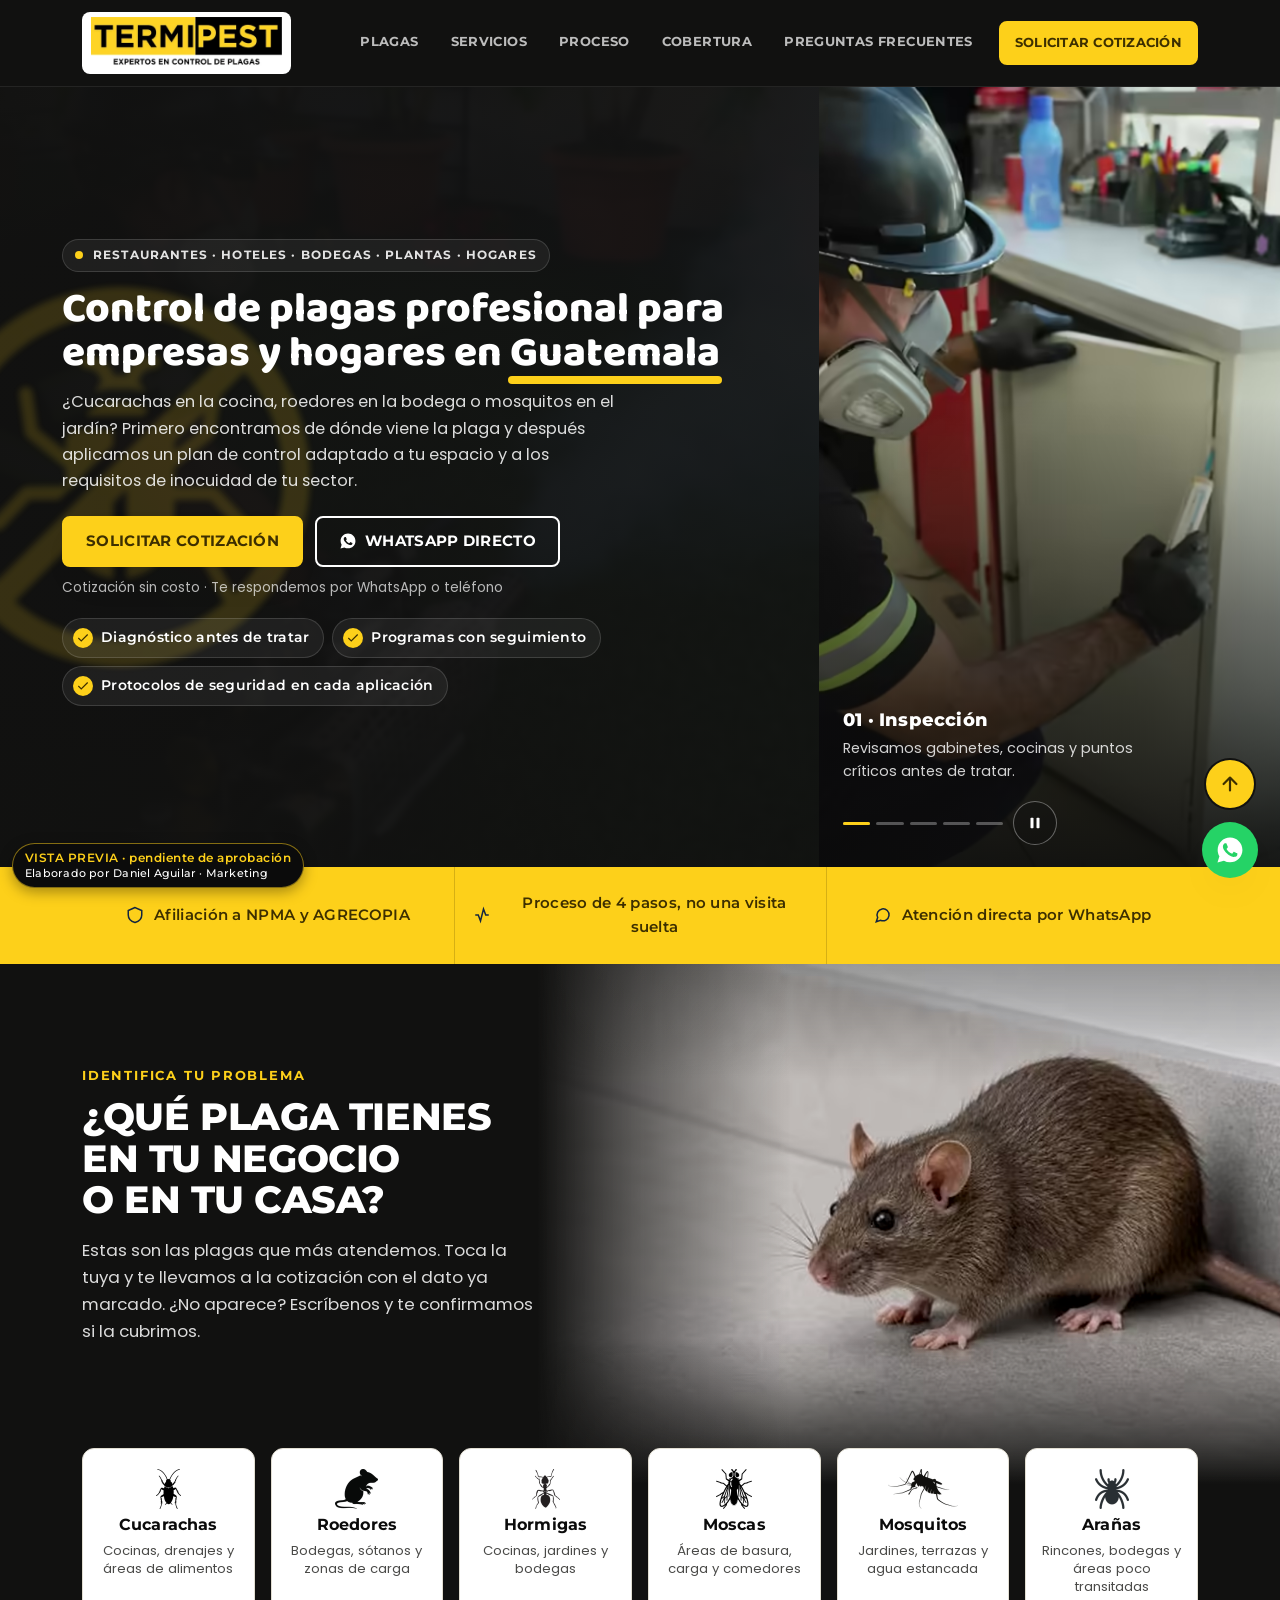
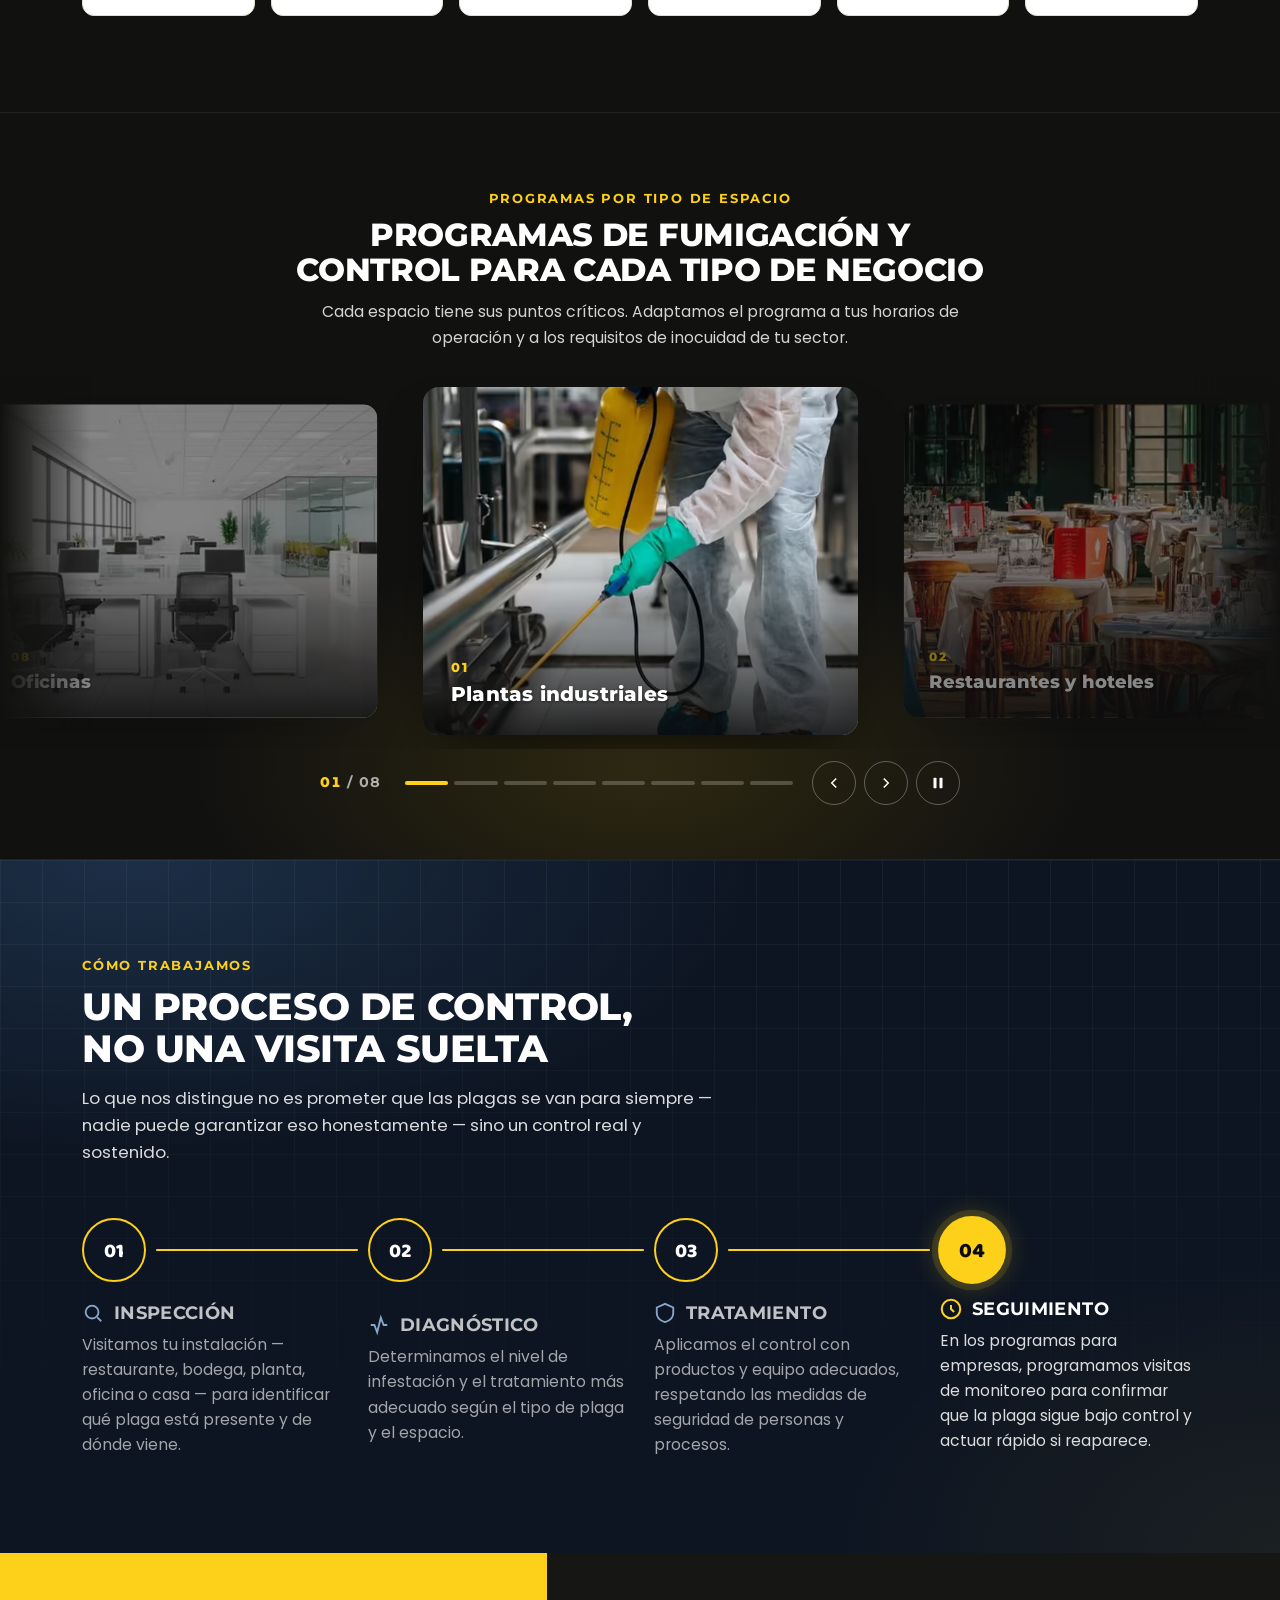
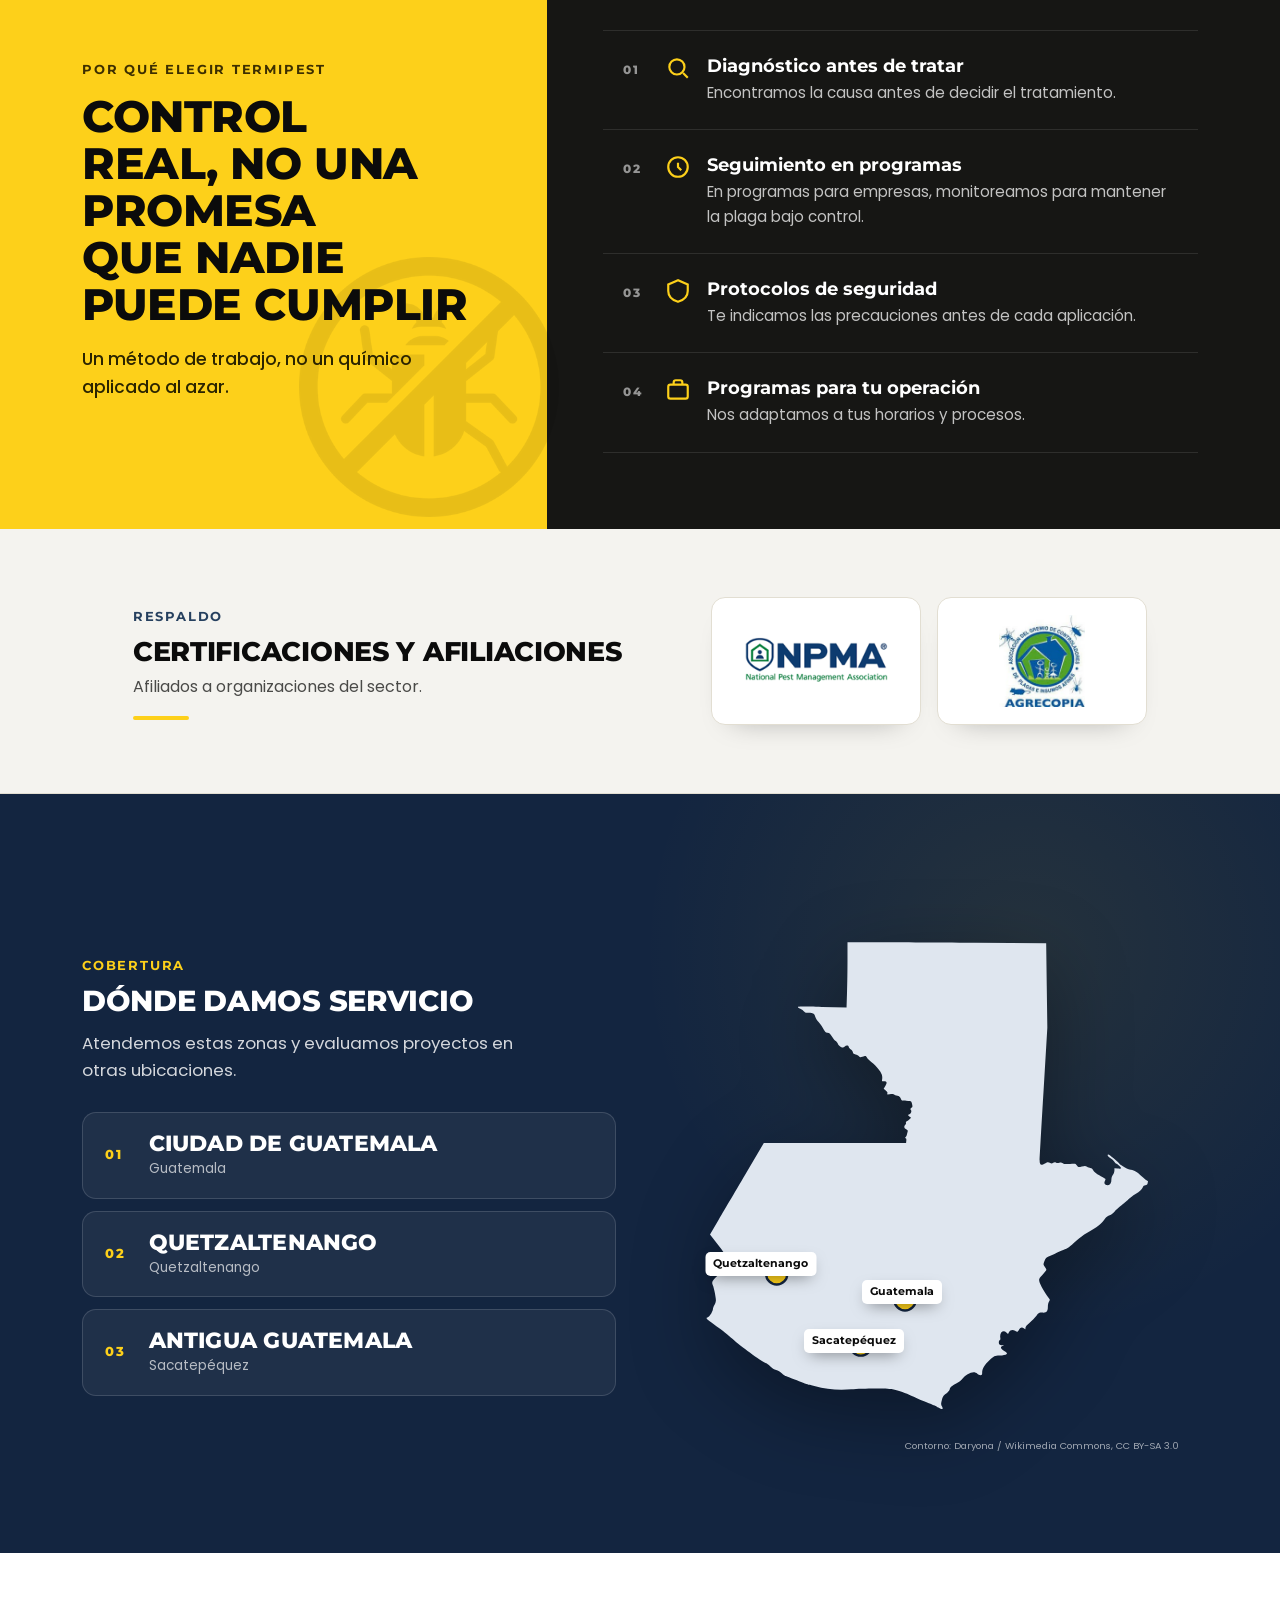
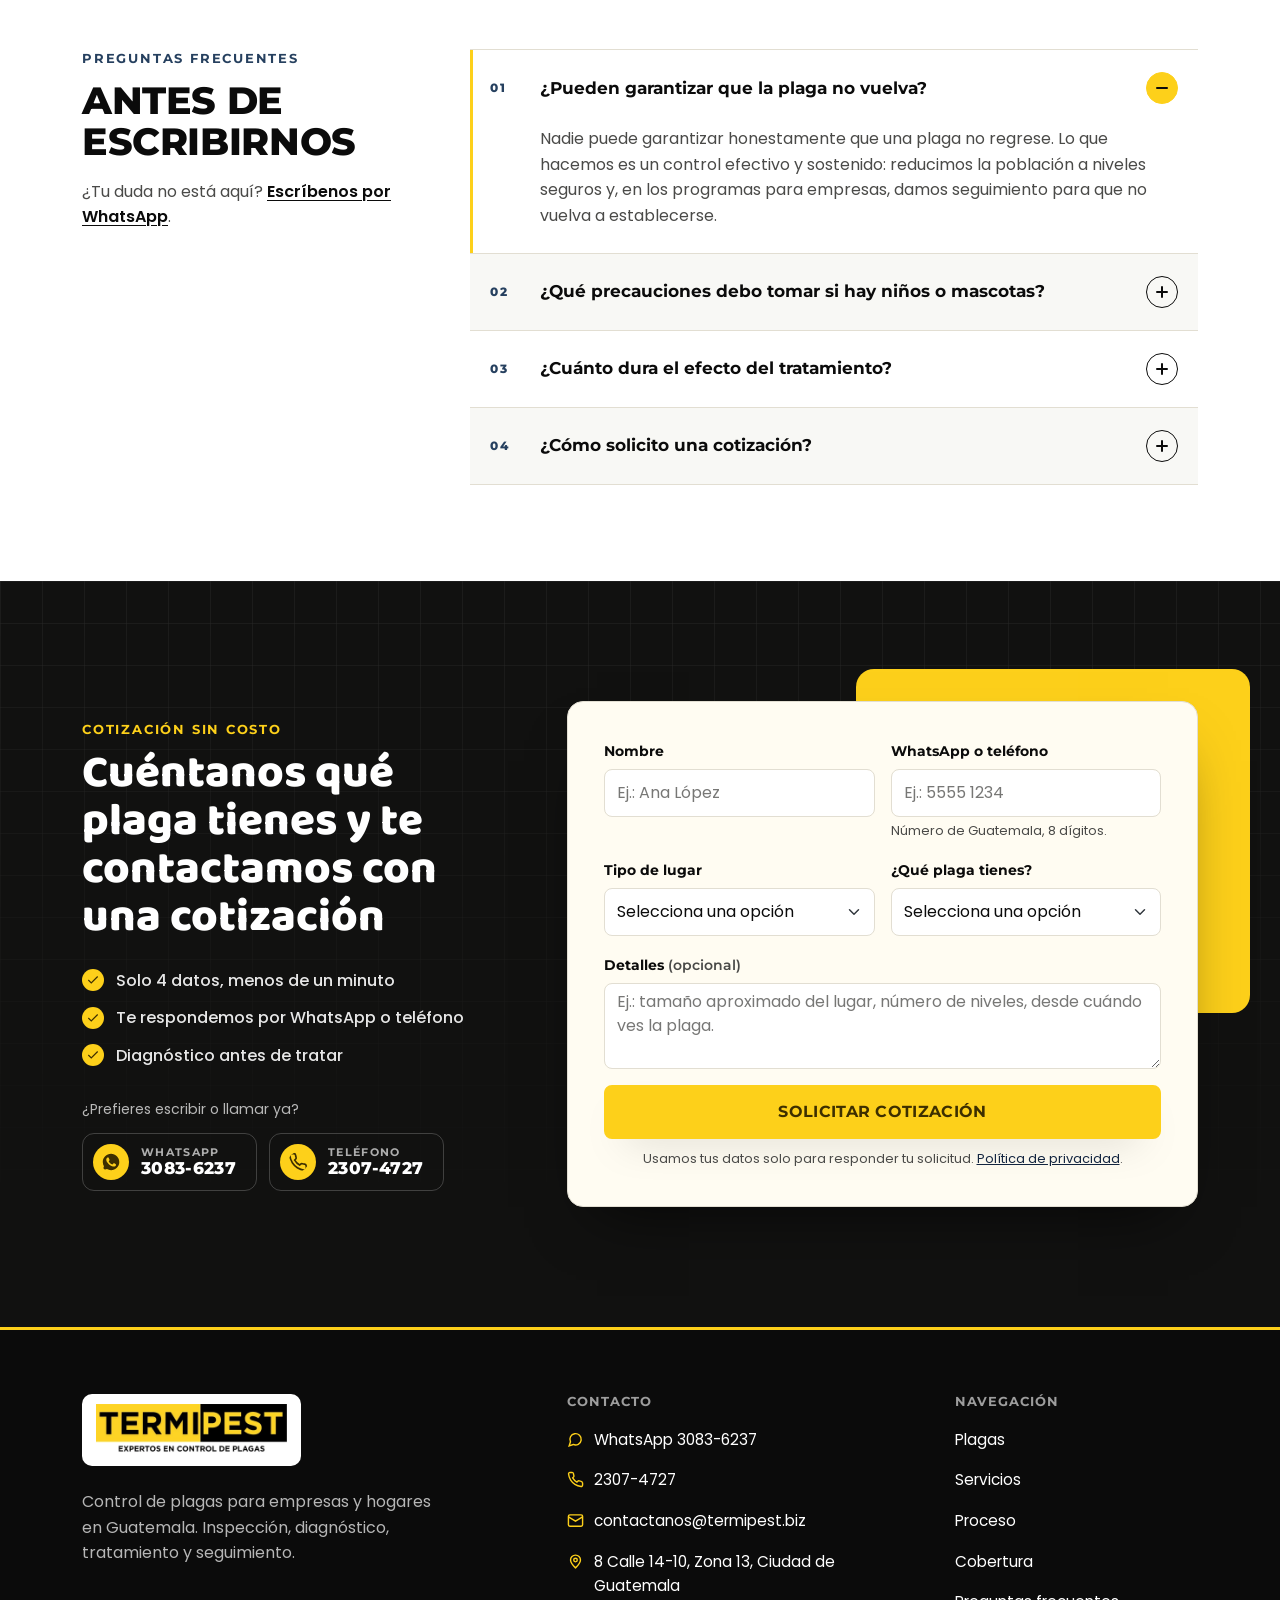
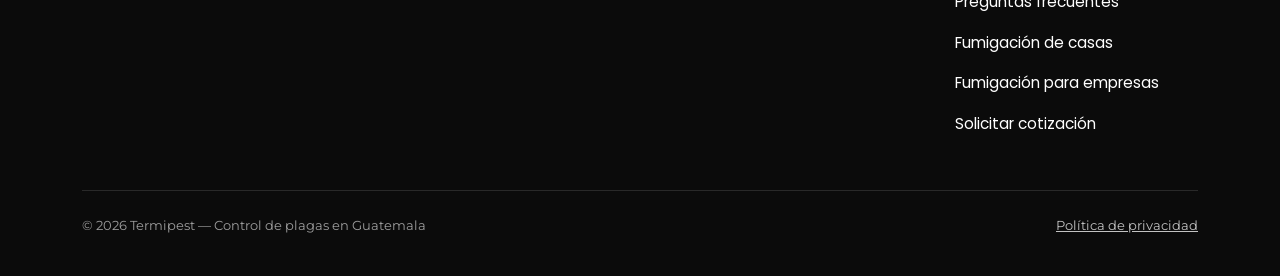
==== commit 25e3f778: "Agregar crédito: Elaborado por Daniel Aguilar · Marketing" ====
--- a/index.html
+++ b/index.html
@@ -892,6 +892,6 @@
 <script src="assets/vendor/bootstrap-5.3.3/bootstrap.bundle.min.js" defer></script>
 <script src="assets/js/main.js" defer></script>
 
-<div style="position:fixed;left:12px;bottom:12px;z-index:90;padding:7px 12px;border-radius:999px;background:#0b0b0b;color:#fdd01a;font:600 12px/1.2 Montserrat,system-ui,sans-serif;letter-spacing:.04em;box-shadow:0 4px 14px rgba(0,0,0,.35);border:1px solid rgba(253,208,26,.5);pointer-events:none">VISTA PREVIA · pendiente de aprobación</div>
+<div style="position:fixed;left:12px;bottom:12px;z-index:90;padding:7px 12px;border-radius:999px;background:#0b0b0b;color:#fdd01a;font:600 12px/1.2 Montserrat,system-ui,sans-serif;letter-spacing:.04em;box-shadow:0 4px 14px rgba(0,0,0,.35);border:1px solid rgba(253,208,26,.5);pointer-events:none;max-width:calc(100vw - 24px)">VISTA PREVIA · pendiente de aprobación<br><span style="color:#fff;font-weight:500;font-size:11px;letter-spacing:.02em">Elaborado por Daniel Aguilar · Marketing</span></div>
 </body>
 </html>
